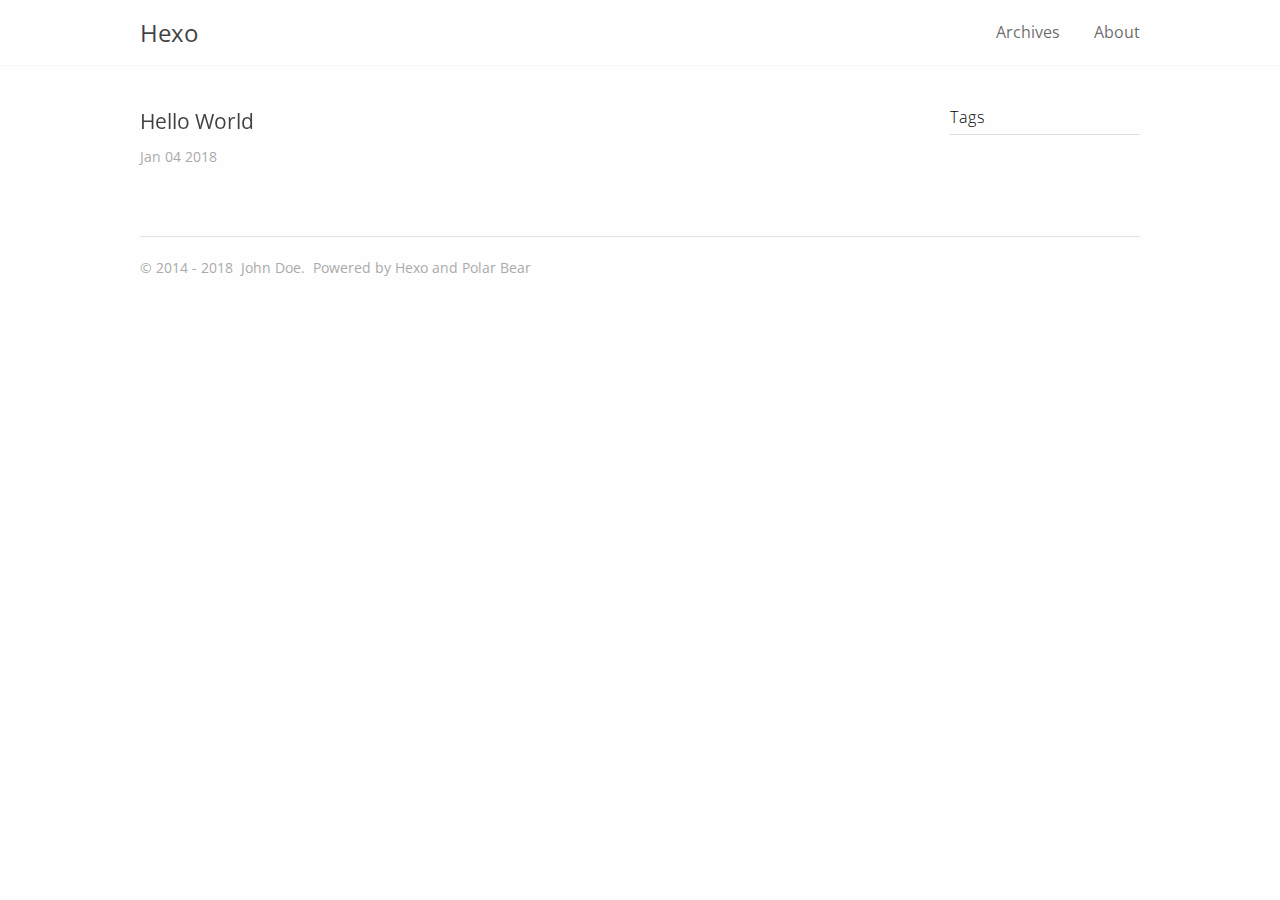
==== index.html @ 3b8b404c "Site updated: 2018-01-04 21:36:55" ====
<!DOCTYPE html>
<html lang="">
  <head>
    
<meta charset="UTF-8"/>
<meta http-equiv="X-UA-Compatible" content="IE=edge" />
<meta name="viewport" content="width=device-width,user-scalable=no,initial-scale=1,minimum-scale=1,maximum-scale=1">


<meta http-equiv="Cache-Control" content="no-transform" />
<meta http-equiv="Cache-Control" content="no-siteapp" />










  <link rel="alternate" href="/default" title="Hexo">




  <link rel="shortcut icon" type="image/x-icon" href="/favicon.ico?v=1.1" />



<link rel="canonical" href="http://yoursite.com/"/>


<meta property="og:type" content="website">
<meta property="og:title" content="Hexo">
<meta property="og:url" content="http://yoursite.com/index.html">
<meta property="og:site_name" content="Hexo">
<meta name="twitter:card" content="summary">
<meta name="twitter:title" content="Hexo">


<link rel="stylesheet" type="text/css" href="/css/style.css?v=1.1" />
<link href='https://fonts.googleapis.com/css?family=Open+Sans' rel='stylesheet'>





<script type="text/javascript">
  var themeConfig = {
    fancybox: {
      enable: false
    },
  };
</script>




  



    <title> Hexo - </title>
  </head>

  <body>
    <div id="page">
      <header id="masthead"><div class="site-header-inner">
    <h1 class="site-title">
        <a href="/." class="logo">Hexo</a>
    </h1>

    <nav id="nav-top">
        
            <ul id="menu-top" class="nav-top-items">
                
                    <li class="menu-item">
                        <a href="/archives">
                            
                            
                                Archives
                            
                        </a>
                    </li>
                
                    <li class="menu-item">
                        <a href="/about">
                            
                            
                                About
                            
                        </a>
                    </li>
                
            </ul>
        
  </nav>
</div>

      </header>
      <div id="content">
        
    <div id="primary" class="home">
        
            
  <article class="post">
    <header class="post-header">
      <h1 class="post-title">
        
          <a class="post-link" href="/2018/01/04/hello-world/">Hello World</a>
        
      </h1>

      <time class="post-time">
          Jan 04 2018
      </time>
    </header>



    
        <div class="post-excerpt">
            
            

            
          

    
  </article>

        
        
  <nav class="pagination">
    
    
  </nav>

    </div>
    <div id="secondary">
    

    

    
    <section id="tags" class="widget-area widget_tags">
        <h3 class="widget-title">Tags</h3>
        
    </section>


</div>


      </div>

      <footer id="colophon"><span class="copyright-year">
    
        &copy;
    
        2014 -
    
    2018
    <span class="footer-author">John Doe.</span>
    <span class="power-by">
        Powered by <a class="hexo-link" href="https://hexo.io/">Hexo</a> and <a class="theme-link" href="https://github.com/frostfan/hexo-theme-polarbear">Polar Bear</a>
    </span>
</span>

      </footer>

      <div class="back-to-top" id="back-to-top">
        <i class="iconfont icon-up"></i>
      </div>
    </div>
    


    




  
    <script type="text/javascript" src="/lib/jquery/jquery-3.1.1.min.js"></script>
  

  

    <script type="text/javascript" src="/js/src/theme.js?v=1.1"></script>
<script type="text/javascript" src="/js/src/bootstrap.js?v=1.1"></script>

  </body>
</html>
---- css/style.css ----
/*! normalize.css v3.0.2 | MIT License | git.io/normalize */
/**
 * 1. Set default font family to sans-serif.
 * 2. Prevent iOS text size adjust after orientation change, without disabling
 *    user zoom.
 */
html {
  font-family: sans-serif;
  /* 1 */
  -ms-text-size-adjust: 100%;
  /* 2 */
  -webkit-text-size-adjust: 100%;
  /* 2 */ }

/**
 * Remove default margin.
 */
body {
  margin: 0; }

/* HTML5 display definitions
   ========================================================================== */
/**
 * Correct `block` display not defined for any HTML5 element in IE 8/9.
 * Correct `block` display not defined for `details` or `summary` in IE 10/11
 * and Firefox.
 * Correct `block` display not defined for `main` in IE 11.
 */
article,
aside,
details,
figcaption,
figure,
footer,
header,
hgroup,
main,
menu,
nav,
section,
summary {
  display: block; }

/**
 * 1. Correct `inline-block` display not defined in IE 8/9.
 * 2. Normalize vertical alignment of `progress` in Chrome, Firefox, and Opera.
 */
audio,
canvas,
progress,
video {
  display: inline-block;
  /* 1 */
  vertical-align: baseline;
  /* 2 */ }

/**
 * Prevent modern browsers from displaying `audio` without controls.
 * Remove excess height in iOS 5 devices.
 */
audio:not([controls]) {
  display: none;
  height: 0; }

/**
 * Address `[hidden]` styling not present in IE 8/9/10.
 * Hide the `template` element in IE 8/9/11, Safari, and Firefox < 22.
 */
[hidden],
template {
  display: none; }

/* Links
   ========================================================================== */
/**
 * Remove the gray background color from active links in IE 10.
 */
a {
  background-color: transparent; }

/**
 * Improve readability when focused and also mouse hovered in all browsers.
 */
a:active,
a:hover {
  outline: 0; }

/* Text-level semantics
   ========================================================================== */
/**
 * Address styling not present in IE 8/9/10/11, Safari, and Chrome.
 */
abbr[title] {
  border-bottom: 1px dotted; }

/**
 * Address style set to `bolder` in Firefox 4+, Safari, and Chrome.
 */
b,
strong {
  font-weight: bold; }

/**
 * Address styling not present in Safari and Chrome.
 */
dfn {
  font-style: italic; }

/**
 * Address variable `h1`&'p' font-size and margin within `section` and `article`
 * contexts in Firefox 4+, Safari, and Chrome.
 */
h1 {
  font-size: 2em;
  margin: 0.67em 0; }

/**
 * Address styling not present in IE 8/9.
 */
mark {
  background: #ff0;
  color: #000; }

/**
 * Address inconsistent and variable font size in all browsers.
 */
small {
  font-size: 80%; }

/**
 * Prevent `sub` and `sup` affecting `line-height` in all browsers.
 */
sub,
sup {
  font-size: 75%;
  line-height: 0;
  position: relative;
  vertical-align: baseline; }

sup {
  top: -0.5em; }

sub {
  bottom: -0.25em; }

/* Embedded content
   ========================================================================== */
/**
 * Remove border when inside `a` element in IE 8/9/10.
 */
img {
  border: 0; }

/**
 * Correct overflow not hidden in IE 9/10/11.
 */
svg:not(:root) {
  overflow: hidden; }

/* Grouping content
   ========================================================================== */
/**
 * Address margin not present in IE 8/9 and Safari.
 */
figure {
  margin: 1em 40px; }

/**
 * Address differences between Firefox and other browsers.
 */
hr {
  margin-top: 52px;
  margin-bottom: 42px;
  display: block;
  border: 0;
  text-align: center; }

/**
 * Contain overflow in all browsers.
 */
pre {
  overflow: auto; }

/**
 * Address odd `em`-unit font size rendering in all browsers.
 */
code,
kbd,
pre,
samp {
  font-family: monospace, monospace;
  font-size: 1em; }

/* Forms
   ========================================================================== */
/**
 * Known limitation: by default, Chrome and Safari on OS X allow very limited
 * styling of `select`, unless a `border` property is set.
 */
/**
 * 1. Correct color not being inherited.
 *    Known issue: affects color of disabled elements.
 * 2. Correct font properties not being inherited.
 * 3. Address margins set differently in Firefox 4+, Safari, and Chrome.
 */
button,
input,
optgroup,
select,
textarea {
  color: inherit;
  /* 1 */
  font: inherit;
  /* 2 */
  margin: 0;
  /* 3 */ }

/**
 * Address `overflow` set to `hidden` in IE 8/9/10/11.
 */
button {
  overflow: visible; }

/**
 * Address inconsistent `text-transform` inheritance for `button` and `select`.
 * All other form control elements do not inherit `text-transform` values.
 * Correct `button` style inheritance in Firefox, IE 8/9/10/11, and Opera.
 * Correct `select` style inheritance in Firefox.
 */
button,
select {
  text-transform: none; }

/**
 * 1. Avoid the WebKit bug in Android 4.0.* where (2) destroys native `audio`
 *    and `video` controls.
 * 2. Correct inability to style clickable `input` types in iOS.
 * 3. Improve usability and consistency of cursor style between image-type
 *    `input` and others.
 */
button,
html input[type="button"],
input[type="reset"],
input[type="submit"] {
  -webkit-appearance: button;
  /* 2 */
  cursor: pointer;
  /* 3 */ }

/**
 * Re-set default cursor for disabled elements.
 */
button[disabled],
html input[disabled] {
  cursor: default; }

/**
 * Remove inner padding and border in Firefox 4+.
 */
button::-moz-focus-inner,
input::-moz-focus-inner {
  border: 0;
  padding: 0; }

/**
 * Address Firefox 4+ setting `line-height` on `input` using `!important` in
 * the UA stylesheet.
 */
input {
  line-height: normal; }

/**
 * It's recommended that you don't attempt to style these elements.
 * Firefox's implementation doesn't respect box-sizing, padding, or width.
 *
 * 1. Address box sizing set to `content-box` in IE 8/9/10.
 * 2. Remove excess padding in IE 8/9/10.
 */
input[type="checkbox"],
input[type="radio"] {
  box-sizing: border-box;
  /* 1 */
  padding: 0;
  /* 2 */ }

/**
 * Fix the cursor style for Chrome's increment/decrement buttons. For certain
 * `font-size` values of the `input`, it causes the cursor style of the
 * decrement button to change from `default` to `text`.
 */
input[type="number"]::-webkit-inner-spin-button,
input[type="number"]::-webkit-outer-spin-button {
  height: auto; }

/**
 * 1. Address `appearance` set to `searchfield` in Safari and Chrome.
 * 2. Address `box-sizing` set to `border-box` in Safari and Chrome
 *    (include `-moz` to future-proof).
 */
input[type="search"] {
  -webkit-appearance: textfield;
  /* 1 */
  -moz-box-sizing: content-box;
  -webkit-box-sizing: content-box;
  /* 2 */
  box-sizing: content-box; }

/**
 * Remove inner padding and search cancel button in Safari and Chrome on OS X.
 * Safari (but not Chrome) clips the cancel button when the search input has
 * padding (and `textfield` appearance).
 */
input[type="search"]::-webkit-search-cancel-button,
input[type="search"]::-webkit-search-decoration {
  -webkit-appearance: none; }

/**
 * Define consistent border, margin, and padding.
 */
fieldset {
  border: 1px solid #c0c0c0;
  margin: 0 2px;
  padding: 0.35em 0.625em 0.75em; }

/**
 * 1. Correct `color` not being inherited in IE 8/9/10/11.
 * 2. Remove padding so people aren't caught out if they zero out fieldsets.
 */
legend {
  border: 0;
  /* 1 */
  padding: 0;
  /* 2 */ }

/**
 * Remove default vertical scrollbar in IE 8/9/10/11.
 */
textarea {
  overflow: auto; }

/**
 * Don't inherit the `font-weight` (applied by a rule above).
 * NOTE: the default cannot safely be changed in Chrome and Safari on OS X.
 */
optgroup {
  font-weight: bold; }

/* Tables
   ========================================================================== */
/**
 * Remove most spacing between table cells.
 */
table {
  border-collapse: collapse;
  border-spacing: 0; }

td,
th {
  padding: 0; }

sup {
  font-size: .6em;
  opacity: .6; }

p {
  text-align: justify; }

html {
  font-size: 16px;
  box-sizing: border-box; }

body {
  padding: 0;
  margin: 0;
  font-family: "Open Sans", "PingFang SC", "Hiragino Sans GB", "Microsoft Yahei", "Microsoft Jhenghei", sans-serif;
  font-weight: 400;
  -webkit-font-smoothing: antialiased;
  -moz-osx-font-smoothing: grayscale;
  line-height: 1.5;
  color: rgba(0, 0, 0, 0.75);
  background: #fefefe;
  scroll-behavior: smooth;
  vertical-align: baseline; }

img {
  max-width: 100%;
  height: auto;
  display: inline-block;
  vertical-align: middle; }

a {
  color: rgba(0, 0, 0, 0.75);
  text-decoration: none; }

h1 {
  font-size: 1.5rem;
  font-family: "Open Sans", "PingFang SC", "Hiragino Sans GB", "Microsoft Yahei", "Microsoft Jhenghei", sans-serif; }

h2 {
  font-size: 1.4rem;
  font-family: "Open Sans", "PingFang SC", "Hiragino Sans GB", "Microsoft Yahei", "Microsoft Jhenghei", sans-serif; }

h3 {
  font-size: 1.3rem;
  font-family: "Open Sans", "PingFang SC", "Hiragino Sans GB", "Microsoft Yahei", "Microsoft Jhenghei", sans-serif; }

h4 {
  font-size: 1.2rem;
  font-family: "Open Sans", "PingFang SC", "Hiragino Sans GB", "Microsoft Yahei", "Microsoft Jhenghei", sans-serif; }

h5 {
  font-size: 1.1rem;
  font-family: "Open Sans", "PingFang SC", "Hiragino Sans GB", "Microsoft Yahei", "Microsoft Jhenghei", sans-serif; }

h6 {
  font-size: 1rem;
  font-family: "Open Sans", "PingFang SC", "Hiragino Sans GB", "Microsoft Yahei", "Microsoft Jhenghei", sans-serif; }

.content-wrapper {
  padding: 0 20px; }

.video-container {
  position: relative;
  padding-bottom: 56.25%;
  /* 16:9 */
  padding-top: 25px;
  height: 0; }

.video-container iframe {
  position: absolute;
  top: 0;
  left: 0;
  width: 100%;
  height: 100%; }

.btn {
  display: inline-block;
  padding: 5px 10px;
  font-size: 14px;
  margin-top: 1em;
  color: rgba(0, 0, 0, 0.75);
  background: #fff;
  border: 1px solid rgba(0, 0, 0, 0.75);
  text-decoration: none; }

#content {
  margin: 0 auto;
  width: 90%;
  max-width: 1000px; }

#primary.home {
  width: 73%;
  float: left; }

#primary {
  max-width: 850px;
  margin: 0 auto; }

@media only screen and (max-width: 750px) {
  .site-header-inner, .content {
    width: 90%; }
  #secondary {
    display: none; }
  #primary.home {
    width: 100%; } }

.header {
  padding: 20px 20px; }
  .header:before, .header:after {
    content: " ";
    display: table; }
  .header:after {
    clear: both; }

@media only screen and (max-width: 750px) {
  .header {
    padding: 20px 0 0;
    text-align: center; } }

#masthead {
  z-index: 9;
  top: 0;
  right: 0;
  left: 0;
  box-shadow: 0 0 1px rgba(0, 0, 0, 0.15); }

.site-header-inner {
  height: 65px;
  line-height: 65px;
  max-width: 1000px;
  margin: 0 auto;
  width: 90%; }

.site-title {
  text-align: left;
  display: inline-block;
  margin: 0 auto;
  font-weight: 400;
  font-size: 24px;
  color: rgba(0, 0, 0, 0.7); }

#nav-top {
  float: right; }
  #nav-top .nav-top-items {
    list-style: none;
    padding-left: 0px;
    margin: 0 auto; }
    #nav-top .nav-top-items .menu-item {
      font-size: 16px;
      margin-left: 30px;
      display: inline-block; }
      #nav-top .nav-top-items .menu-item a {
        color: rgba(0, 0, 0, 0.6); }

.posts {
  margin-bottom: 20px;
  border-bottom: 1px solid #eee; }

.post {
  padding: 40px 0; }
  .post + .post {
    border-top: 1px solid #eee; }
  .post .post-excerpt img {
    padding-top: .5em; }
  .post .post-header .post-title {
    margin: 0 0 10px;
    line-height: 1.4;
    font-size: 1.3em;
    font-weight: 400;
    font-family: "Open Sans", "PingFang SC", "Hiragino Sans GB", "Microsoft Yahei", "Microsoft Jhenghei", sans-serif; }
  .post .post-header .post-link {
    display: inline-block;
    vertical-align: middle;
    transform: translateZ(0);
    backface-visibility: hidden;
    box-shadow: 0 0 1px transparent;
    position: relative;
    overflow: hidden; }
    .post .post-header .post-link.active:before, .post .post-header .post-link:active:before, .post .post-header .post-link:focus:before, .post .post-header .post-link:hover:before {
      right: 0;
      left: 0; }
  .post .post-time {
    color: #aaa;
    display: block;
    font-size: 14px;
    margin-bottom: 10px; }
  .post .post-excerpt p {
    margin: 0 0 16px; }
  .post .post-content {
    margin-bottom: 40px; }
    .post .post-content h1 {
      font-size: 1.3em;
      font-weight: 400;
      font-family: "Open Sans", "PingFang SC", "Hiragino Sans GB", "Microsoft Yahei", "Microsoft Jhenghei", sans-serif;
      margin-top: 1.2em; }
    .post .post-content h2 {
      font-size: 1.3em;
      font-weight: 400;
      font-family: "Open Sans", "PingFang SC", "Hiragino Sans GB", "Microsoft Yahei", "Microsoft Jhenghei", sans-serif;
      margin-top: 1.2em; }
    .post .post-content h3 {
      font-size: 1.3em;
      font-weight: 400;
      font-family: "Open Sans", "PingFang SC", "Hiragino Sans GB", "Microsoft Yahei", "Microsoft Jhenghei", sans-serif;
      margin-top: 1.2em; }
    .post .post-content h4 {
      font-size: 1.3em;
      font-weight: 400;
      font-family: "Open Sans", "PingFang SC", "Hiragino Sans GB", "Microsoft Yahei", "Microsoft Jhenghei", sans-serif;
      margin-top: 1.2em; }
    .post .post-content h5 {
      font-size: 1.3em;
      font-weight: 400;
      font-family: "Open Sans", "PingFang SC", "Hiragino Sans GB", "Microsoft Yahei", "Microsoft Jhenghei", sans-serif;
      margin-top: 1.2em; }
    .post .post-content h6 {
      font-size: 1.3em;
      font-weight: 400;
      font-family: "Open Sans", "PingFang SC", "Hiragino Sans GB", "Microsoft Yahei", "Microsoft Jhenghei", sans-serif;
      margin-top: 1.2em; }
    .post .post-content .headerlink:hover {
      border-bottom: 0; }
    .post .post-content .headerlink::before {
      margin-right: 5px;
      font-size: 1.1em;
      color: #4D89FB; }
    .post .post-content a {
      color: #4D89FB;
      word-break: break-all; }
      .post .post-content a:hover {
        border-bottom: 1px solid #4D89FB; }
      .post .post-content a.fancybox {
        border: 0; }
    .post .post-content blockquote {
      margin: 2em 0;
      padding-left: 10px;
      position: relative;
      color: rgba(0, 0, 0, 0.6);
      background-color: #fff;
      border-left: 2px solid #aaa; }
      .post .post-content blockquote p {
        margin: 0; }
    .post .post-content img {
      display: inline-block;
      max-width: 100%; }
    .post .post-content > table {
      max-width: 100%;
      margin: 10px 0;
      border-spacing: 0; }
      .post .post-content > table th, .post .post-content > table td {
        padding: 5px 15px;
        border: 1px double #f0f0f0;
        text-align: left; }
    .post .post-content code, .post .post-content pre {
      padding: 7px;
      font-size: 13px;
      font-family: "Open Sans", "PingFang SC", "Hiragino Sans GB", "Microsoft Yahei", "Microsoft Jhenghei", sans-serif;
      background: #F8F8F8; }
    .post .post-content code {
      padding: 3px 5px;
      color: #000; }
    .post .post-content .highlight {
      margin: 1em 0;
      overflow-x: auto;
      box-shadow: 1px 1px 2px rgba(0, 0, 0, 0.125); }
      .post .post-content .highlight table {
        position: relative; }
        .post .post-content .highlight table::after {
          position: absolute;
          top: 0;
          right: 0;
          left: 0;
          padding: 2px 7px;
          font-size: 13px;
          font-weight: bold;
          color: #cacaca;
          background: #f0f0f0;
          content: 'Code'; }
      .post .post-content .highlight.html > ::after {
        content: "HTML"; }
      .post .post-content .highlight.js > ::after {
        content: "JavaScript"; }
      .post .post-content .highlight.bash > ::after {
        content: "Bash"; }
      .post .post-content .highlight.css > ::after {
        content: "CSS"; }
      .post .post-content .highlight.scss > ::after {
        content: "Scss"; }
      .post .post-content .highlight.java > ::after {
        content: "Java"; }
      .post .post-content .highlight.xml > ::after {
        content: "XML"; }
      .post .post-content .highlight.python > ::after {
        content: "Python"; }
      .post .post-content .highlight.json > ::after {
        content: "JSON"; }
      .post .post-content .highlight.swift > ::after {
        content: "Swift"; }
      .post .post-content .highlight.ruby > ::after {
        content: "Ruby"; }
      .post .post-content .highlight.php > ::after {
        content: "PHP"; }
      .post .post-content .highlight.c > ::after {
        content: "C"; }
      .post .post-content .highlight.cpp > ::after {
        content: "C++"; }
      .post .post-content .highlight.scheme > ::after {
        content: "Scheme"; }
      .post .post-content .highlight.objectivec > ::after {
        content: "Objective-C"; }
      .post .post-content .highlight.yml > ::after {
        content: "YAML"; }
      .post .post-content .highlight.stylus > ::after {
        content: "Stylus"; }
      .post .post-content .highlight .code pre {
        margin: 0;
        padding: 30px 10px 10px; }
      .post .post-content .highlight .gutter {
        width: 10px;
        color: #cacaca; }
        .post .post-content .highlight .gutter pre {
          margin: 0;
          padding: 30px 7px 10px; }
      .post .post-content .highlight .line {
        height: 20px; }
      .post .post-content .highlight table, .post .post-content .highlight tr, .post .post-content .highlight td {
        margin: 0;
        padding: 0;
        width: 100%;
        border-collapse: collapse; }
      .post .post-content .highlight .code .comment,
      .post .post-content .highlight .code .quote {
        color: #93a1a1; }
      .post .post-content .highlight .code .keyword,
      .post .post-content .highlight .code .selector-tag,
      .post .post-content .highlight .code .addition {
        color: #859900; }
      .post .post-content .highlight .code .number,
      .post .post-content .highlight .code .string,
      .post .post-content .highlight .code .meta .meta-string,
      .post .post-content .highlight .code .literal,
      .post .post-content .highlight .code .doctag,
      .post .post-content .highlight .code .regexp {
        color: #2aa198; }
      .post .post-content .highlight .code .attribute,
      .post .post-content .highlight .code .attr,
      .post .post-content .highlight .code .variable,
      .post .post-content .highlight .code .template-variable,
      .post .post-content .highlight .code .class .title,
      .post .post-content .highlight .code .type {
        color: #b58900; }
      .post .post-content .highlight .code .symbol,
      .post .post-content .highlight .code .bullet,
      .post .post-content .highlight .code .subst,
      .post .post-content .highlight .code .meta,
      .post .post-content .highlight .code .meta .keyword,
      .post .post-content .highlight .code .selector-attr,
      .post .post-content .highlight .code .selector-pseudo,
      .post .post-content .highlight .code .link {
        color: #cb4b16; }
      .post .post-content .highlight .code .built_in,
      .post .post-content .highlight .code .deletion {
        color: #dc322f; }
    .post .post-content .read-more .read-more-link {
      color: #4D89FB;
      font-size: 1.1em;
      font-family: "Open Sans", "PingFang SC", "Hiragino Sans GB", "Microsoft Yahei", "Microsoft Jhenghei", sans-serif; }
      .post .post-content .read-more .read-more-link:hover {
        border-bottom: 1px solid #4D89FB; }
  .post .post-footer {
    margin-top: 20px;
    border-top: 1px solid #eee;
    font-family: "Open Sans", "PingFang SC", "Hiragino Sans GB", "Microsoft Yahei", "Microsoft Jhenghei", sans-serif; }
    .post .post-footer .post-tags {
      padding: 15px 0; }
      .post .post-footer .post-tags a {
        margin-right: 5px;
        color: #4D89FB;
        word-break: break-all; }
        .post .post-footer .post-tags a::before {
          content: '#'; }
    .post .post-footer .post-nav {
      margin: 1em 0; }
      .post .post-footer .post-nav:before, .post .post-footer .post-nav:after {
        content: " ";
        display: table; }
      .post .post-footer .post-nav:after {
        clear: both; }
      .post .post-footer .post-nav .prev,
      .post .post-footer .post-nav .next {
        font-weight: 400;
        font-size: 16px;
        color: rgba(0, 0, 0, 0.75);
        font-family: "Open Sans", "PingFang SC", "Hiragino Sans GB", "Microsoft Yahei", "Microsoft Jhenghei", sans-serif;
        transition-property: transform;
        transition-timing-function: ease-out;
        transition-duration: 0.3s; }
      .post .post-footer .post-nav .prev {
        float: left; }
        .post .post-footer .post-nav .prev:hover {
          color: #4D89FB;
          transform: translateX(-4px); }
      .post .post-footer .post-nav .next {
        float: right; }
        .post .post-footer .post-nav .next:hover {
          color: #4D89FB;
          transform: translateX(4px); }
      .post .post-footer .post-nav .nav-mobile {
        display: none; }
  @media only screen and (max-width: 750px) {
    .post .post-footer .post-nav .nav-default {
      display: none; }
    .post .post-footer .post-nav .nav-mobile {
      display: inline; } }

.pagination {
  padding-bottom: 1.2em; }
  .pagination:before, .pagination:after {
    content: " ";
    display: table; }
  .pagination:after {
    clear: both; }
  .pagination .prev,
  .pagination .next {
    font-weight: 400;
    font-size: 16px;
    font-family: "Open Sans", "PingFang SC", "Hiragino Sans GB", "Microsoft Yahei", "Microsoft Jhenghei", sans-serif;
    transition-property: transform;
    transition-timing-function: ease-out;
    transition-duration: 0.3s; }
  .pagination .prev {
    float: left; }
    .pagination .prev:hover {
      color: #4D89FB;
      transform: translateX(-4px); }
  .pagination .next {
    float: right; }
    .pagination .next:hover {
      color: #4D89FB;
      transform: translateX(4px); }

#secondary {
  width: 19%;
  float: right;
  padding-top: 40px;
  color: rgba(0, 0, 0, 0.6); }
  #secondary ol, #secondary ul {
    list-style: none; }

.widget-area {
  font-size: 14px; }
  .widget-area ul {
    padding-left: 0; }
  .widget-area h3 {
    margin-top: 0;
    color: #000; }
  .widget-area .widget-title {
    font-size: 16px;
    letter-spacing: 1px;
    padding-bottom: 5px;
    font-weight: 300;
    border-bottom: 1px solid #ddd; }
  .widget-area .category-list-item {
    line-height: 1.9; }
    .widget-area .category-list-item .category-list-link {
      color: rgba(0, 0, 0, 0.6); }
    .widget-area .category-list-item .category-list-count {
      padding-left: 5px;
      color: #999;
      font-size: 0.85em; }
    .widget-area .category-list-item .category-list-count:before {
      content: "("; }
    .widget-area .category-list-item .category-list-count:after {
      content: ")"; }

.widget-area + .widget-area {
  margin-top: 30px; }

.widget_tags .tag-list-item {
  padding: 0 10px 7px 0;
  font-size: 14px;
  text-transform: uppercase;
  border: 1px solid #ff;
  display: inline-block;
  background: #fff; }
  .widget_tags .tag-list-item .tag-list-link {
    color: rgba(0, 0, 0, 0.6); }

.widget_tags .tag-list-count {
  vertical-align: super;
  font-size: .6em;
  opacity: .6;
  top: -0.5em; }

.footer {
  margin-top: 2em; }

#colophon {
  width: 90%;
  margin: 30px auto 0;
  padding: 20px 0;
  border-top: 1px solid #e1e1e1;
  color: #aaa;
  font-size: 14px;
  max-width: 1000px;
  display: block;
  overflow: hidden; }
  #colophon a {
    color: #aaa; }
  #colophon .footer-author {
    margin: 0 4px; }

.archive {
  margin: 2em 0px;
  line-height: 1.6; }
  .archive .archive-post + .collection-title {
    margin-top: 30px; }
  .archive .archive-title {
    font-family: "Open Sans", "PingFang SC", "Hiragino Sans GB", "Microsoft Yahei", "Microsoft Jhenghei", sans-serif; }
    .archive .archive-title.tag, .archive .archive-title.category {
      margin: 15px 0; }
    .archive .archive-title .archive-name {
      margin: 0;
      display: inline-block;
      font-weight: 400;
      font-size: 29px;
      line-height: 31px; }
  .archive .collection-title {
    font-family: "Open Sans", "PingFang SC", "Hiragino Sans GB", "Microsoft Yahei", "Microsoft Jhenghei", sans-serif;
    font-size: 29px; }
    .archive .collection-title .archive-year {
      margin: 18px 0;
      font-weight: 400;
      font-size: 29px;
      line-height: 34px; }
  .archive .archive-post {
    margin: 15px 0; }
    .archive .archive-post .archive-post-time {
      float: left;
      overflow: hidden;
      color: #aaa;
      font-size: 14px;
      line-height: 25px;
      display: block; }
    .archive .archive-post .archive-post-title {
      margin-left: 85px;
      display: block; }
      .archive .archive-post .archive-post-title .archive-post-link {
        color: #333333; }
    .archive .archive-post::first-child {
      margin-top: 20px; }
    .archive .archive-post:hover {
      transition: 0.2s ease-out;
      transform: translateX(4px); }
      .archive .archive-post:hover .archive-post-time {
        color: #4D89FB; }
      .archive .archive-post:hover .archive-post-title .archive-post-link {
        color: #4D89FB; }

.tag-cloud {
  margin: 2em 0 3em;
  text-align: center;
  font-family: "Open Sans", "PingFang SC", "Hiragino Sans GB", "Microsoft Yahei", "Microsoft Jhenghei", sans-serif; }
  .tag-cloud .tag-cloud-title {
    display: inline-block;
    font-size: 18px;
    color: #4D89FB;
    border-bottom: 2px solid #4D89FB; }
  .tag-cloud .tag-cloud-tags {
    margin: 10px 0; }
    .tag-cloud .tag-cloud-tags a {
      display: inline-block;
      position: relative;
      margin: 5px 10px;
      word-wrap: break-word;
      transition-duration: 0.2s;
      transition-property: transform;
      transition-timing-function: ease-out; }
      .tag-cloud .tag-cloud-tags a:active, .tag-cloud .tag-cloud-tags a:focus, .tag-cloud .tag-cloud-tags a:hover {
        color: #4D89FB;
        transform: scale(1.1); }

.categories {
  margin: 2em 0 3em;
  text-align: center;
  font-family: "Open Sans", "PingFang SC", "Hiragino Sans GB", "Microsoft Yahei", "Microsoft Jhenghei", sans-serif; }
  .categories .categories-title {
    display: inline-block;
    font-size: 18px;
    color: #4D89FB;
    border-bottom: 2px solid #4D89FB; }
  .categories .categories-tags {
    margin: 10px 0; }
    .categories .categories-tags .category-link {
      display: inline-block;
      position: relative;
      margin: 5px 10px;
      word-wrap: break-word;
      transition-duration: 0.2s;
      transition-property: transform;
      transition-timing-function: ease-out; }
      .categories .categories-tags .category-link .category-count {
        display: inline-block;
        position: relative;
        top: -8px;
        right: -2px;
        color: #4D89FB;
        font-size: 12px; }
      .categories .categories-tags .category-link:active, .categories .categories-tags .category-link:focus, .categories .categories-tags .category-link:hover {
        color: #4D89FB;
        transform: scale(1.1); }

@font-face {
  font-family: 'iconfont';
  /* project id 96542 */
  src: url("//at.alicdn.com/t/font_8gx15cdpiaz41jor.eot");
  src: url("//at.alicdn.com/t/font_8gx15cdpiaz41jor.eot?#iefix") format("embedded-opentype"), url("//at.alicdn.com/t/font_8gx15cdpiaz41jor.woff") format("woff"), url("//at.alicdn.com/t/font_8gx15cdpiaz41jor.ttf") format("truetype"), url("//at.alicdn.com/t/font_8gx15cdpiaz41jor.svg#iconfont") format("svg"); }

.iconfont {
  font-family: "iconfont" !important;
  font-style: normal;
  -webkit-font-smoothing: antialiased;
  -webkit-text-stroke-width: 0.2px;
  -moz-osx-font-smoothing: grayscale;
  cursor: pointer; }

.icon-linkedin:before {
  content: "\e60d";
  position: relative;
  top: -2px; }

.icon-twitter:before {
  content: "\e600"; }

.icon-weibo:before {
  content: "\e602"; }

.icon-stack-overflow:before {
  content: "\e603";
  font-size: .85em;
  position: relative;
  top: -4px; }

.icon-email:before {
  content: "\e605";
  position: relative;
  top: -2px; }

.icon-facebook:before {
  content: "\e601";
  font-size: .95em;
  position: relative;
  top: -2px; }

.icon-github:before {
  content: "\e606";
  position: relative;
  top: -3px; }

.icon-rss:before {
  content: "\e604"; }

.icon-google:before {
  content: "\e609"; }

.icon-zhihu:before {
  content: "\e607";
  font-size: .9em;
  position: relative;
  top: -2px; }

.icon-heart:before {
  content: "\e608"; }

.icon-right:before {
  content: "\e60a"; }

.icon-left:before {
  content: "\e60b"; }

.icon-up:before {
  content: "\e60c"; }

.icon-search:before {
  content: "\e60e"; }

.icon-close:before {
  content: "\e60f"; }

.back-to-top {
  display: none;
  position: fixed;
  right: 20px;
  bottom: 20px;
  transition-property: transform;
  transition-timing-function: ease-out;
  transition-duration: 0.3s;
  z-index: 10; }
  .back-to-top:hover {
    transform: translateY(-5px); }

@media only screen and (max-width: 750px) {
  .back-to-top {
    display: none !important; } }
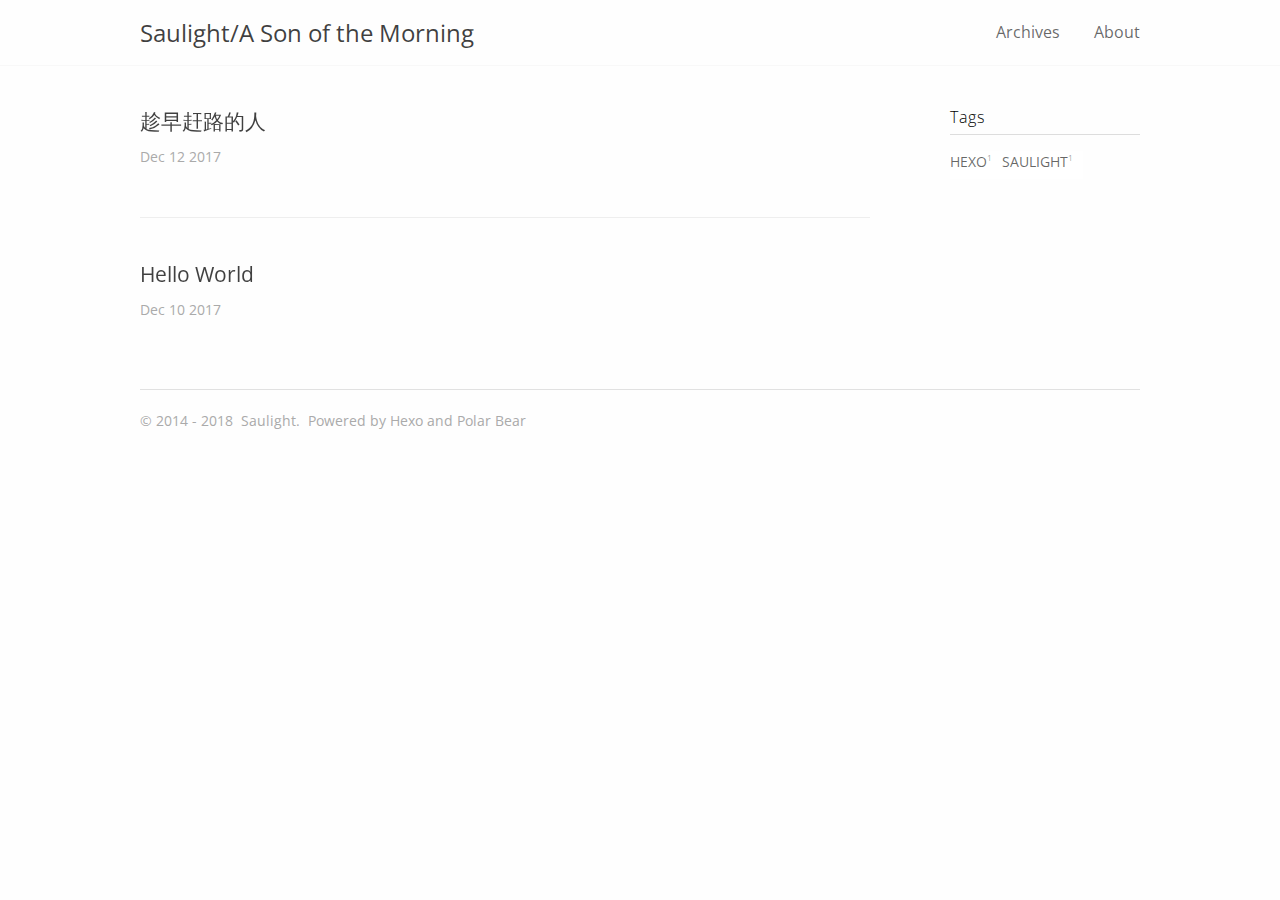
==== commit 8f58d4d2: "Site updated: 2018-01-04 21:58:47" ====
--- a/index.html
+++ b/index.html
@@ -19,7 +19,7 @@
 
 
 
-  <link rel="alternate" href="/default" title="Hexo">
+  <link rel="alternate" href="/default" title="Saulight/A Son of the Morning">
 
 
 
@@ -32,11 +32,11 @@
 
 
 <meta property="og:type" content="website">
-<meta property="og:title" content="Hexo">
+<meta property="og:title" content="Saulight&#x2F;A Son of the Morning">
 <meta property="og:url" content="http://yoursite.com/index.html">
-<meta property="og:site_name" content="Hexo">
+<meta property="og:site_name" content="Saulight&#x2F;A Son of the Morning">
 <meta name="twitter:card" content="summary">
-<meta name="twitter:title" content="Hexo">
+<meta name="twitter:title" content="Saulight&#x2F;A Son of the Morning">
 
 
 <link rel="stylesheet" type="text/css" href="/css/style.css?v=1.1" />
@@ -61,14 +61,14 @@
 
 
 
-    <title> Hexo - </title>
+    <title> Saulight/A Son of the Morning - </title>
   </head>
 
   <body>
     <div id="page">
       <header id="masthead"><div class="site-header-inner">
     <h1 class="site-title">
-        <a href="/." class="logo">Hexo</a>
+        <a href="/." class="logo">Saulight/A Son of the Morning</a>
     </h1>
 
     <nav id="nav-top">
@@ -108,12 +108,12 @@
     <header class="post-header">
       <h1 class="post-title">
         
-          <a class="post-link" href="/2018/01/04/hello-world/">Hello World</a>
+          <a class="post-link" href="/2017/12/12/趁早赶路的人/">趁早赶路的人</a>
         
       </h1>
 
       <time class="post-time">
-          Jan 04 2018
+          Dec 12 2017
       </time>
     </header>
 
@@ -131,6 +131,34 @@
   </article>
 
         
+            
+  <article class="post">
+    <header class="post-header">
+      <h1 class="post-title">
+        
+          <a class="post-link" href="/2017/12/10/hello-world/">Hello World</a>
+        
+      </h1>
+
+      <time class="post-time">
+          Dec 10 2017
+      </time>
+    </header>
+
+
+
+    
+        <div class="post-excerpt">
+            
+            
+
+            
+          
+
+    
+  </article>
+
+        
         
   <nav class="pagination">
     
@@ -146,7 +174,7 @@
     
     <section id="tags" class="widget-area widget_tags">
         <h3 class="widget-title">Tags</h3>
-        
+        <ul class="tag-list"><li class="tag-list-item"><a class="tag-list-link" href="/tags/hexo/">hexo</a><span class="tag-list-count">1</span></li><li class="tag-list-item"><a class="tag-list-link" href="/tags/saulight/">saulight</a><span class="tag-list-count">1</span></li></ul>
     </section>
 
 
@@ -162,7 +190,7 @@
         2014 -
     
     2018
-    <span class="footer-author">John Doe.</span>
+    <span class="footer-author">Saulight.</span>
     <span class="power-by">
         Powered by <a class="hexo-link" href="https://hexo.io/">Hexo</a> and <a class="theme-link" href="https://github.com/frostfan/hexo-theme-polarbear">Polar Bear</a>
     </span>
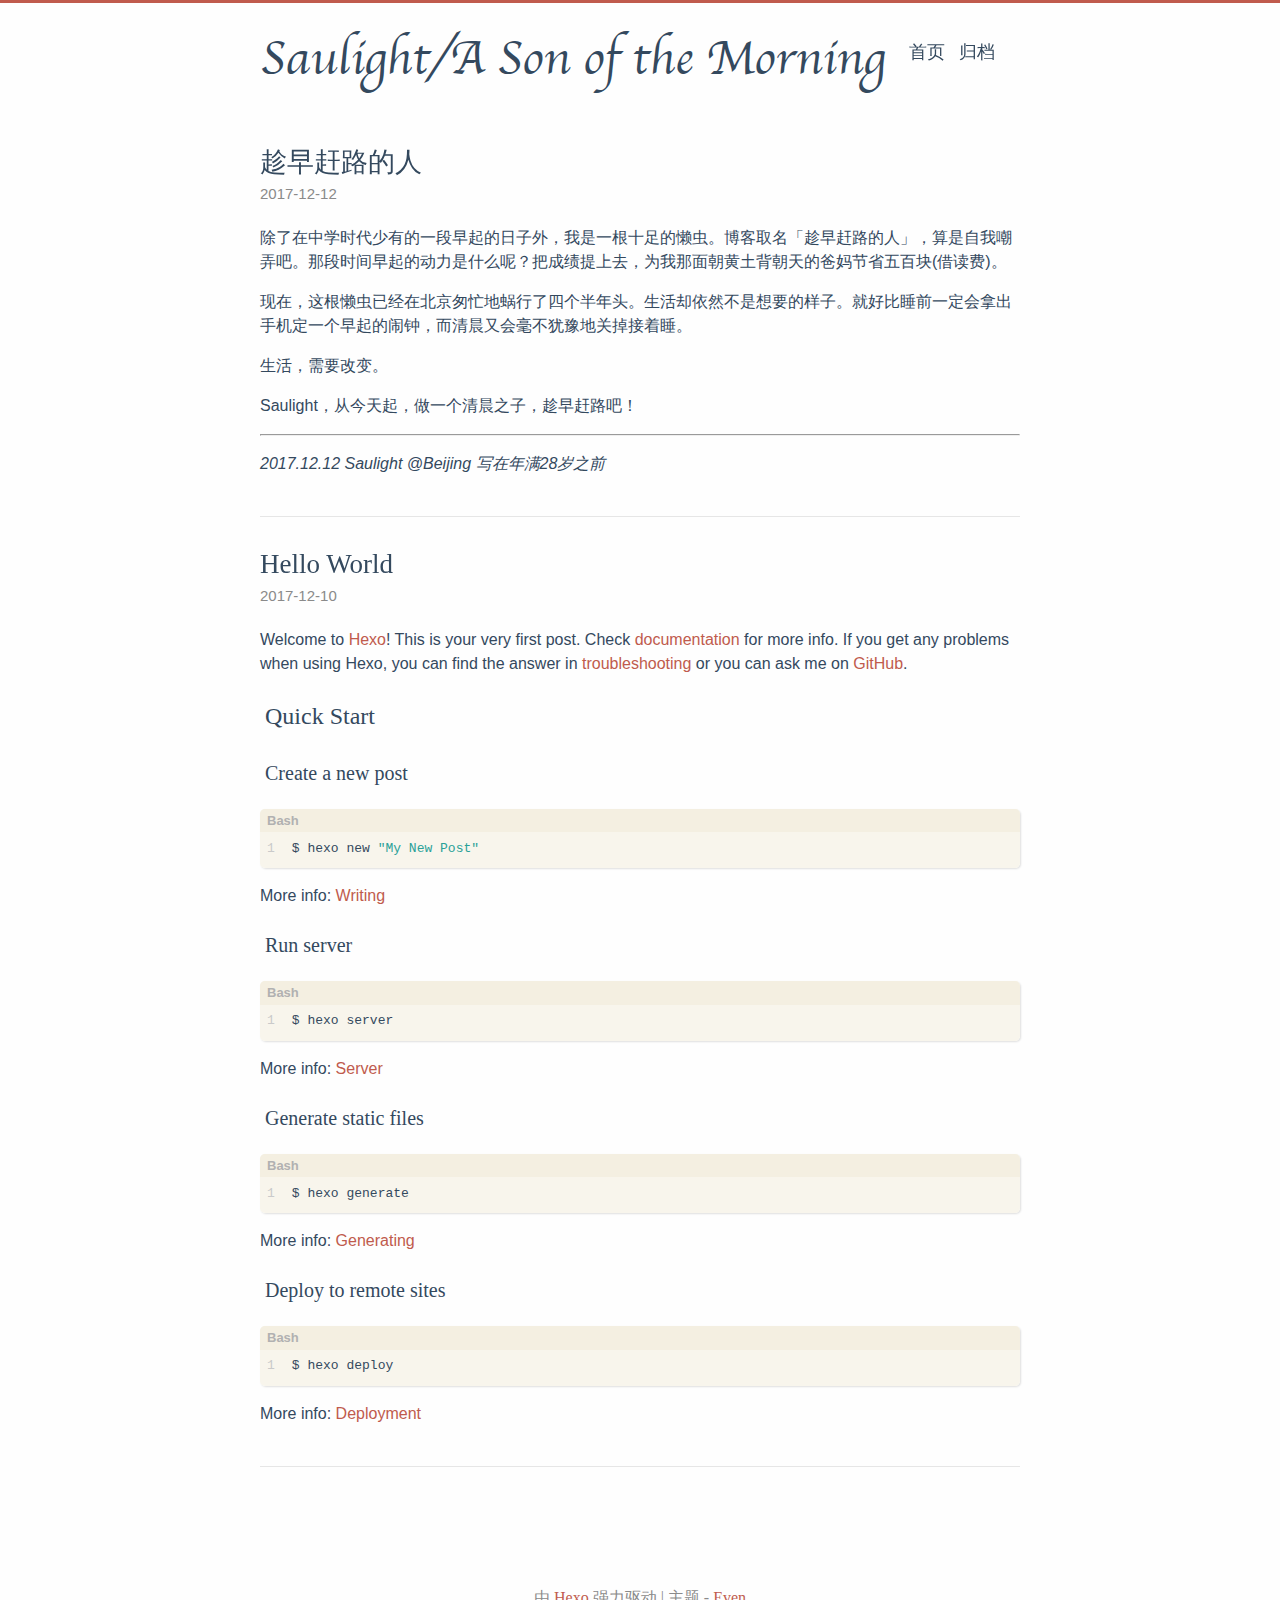
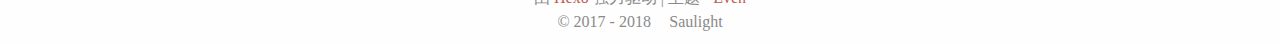
==== commit f8acefc2: "Site updated: 2018-01-05 00:07:03" ====
--- a/index.html
+++ b/index.html
@@ -4,12 +4,22 @@
     
 <meta charset="UTF-8"/>
 <meta http-equiv="X-UA-Compatible" content="IE=edge" />
-<meta name="viewport" content="width=device-width,user-scalable=no,initial-scale=1,minimum-scale=1,maximum-scale=1">
+<meta name="viewport" content="width=device-width, initial-scale=1, maximum-scale=1"/>
 
 
 <meta http-equiv="Cache-Control" content="no-transform" />
 <meta http-equiv="Cache-Control" content="no-siteapp" />
 
+<meta name="theme-color" content="#f8f5ec" />
+<meta name="msapplication-navbutton-color" content="#f8f5ec">
+<meta name="apple-mobile-web-app-capable" content="yes">
+<meta name="apple-mobile-web-app-status-bar-style" content="#f8f5ec">
+
+
+
+
+
+
 
 
 
@@ -24,86 +34,125 @@
 
 
 
-  <link rel="shortcut icon" type="image/x-icon" href="/favicon.ico?v=1.1" />
-
-
-
-<link rel="canonical" href="http://yoursite.com/"/>
-
-
-<meta property="og:type" content="website">
-<meta property="og:title" content="Saulight&#x2F;A Son of the Morning">
-<meta property="og:url" content="http://yoursite.com/index.html">
-<meta property="og:site_name" content="Saulight&#x2F;A Son of the Morning">
-<meta name="twitter:card" content="summary">
-<meta name="twitter:title" content="Saulight&#x2F;A Son of the Morning">
-
-
-<link rel="stylesheet" type="text/css" href="/css/style.css?v=1.1" />
-<link href='https://fonts.googleapis.com/css?family=Open+Sans' rel='stylesheet'>
-
-
-
-
-
-<script type="text/javascript">
-  var themeConfig = {
-    fancybox: {
-      enable: false
-    },
-  };
+  <link rel="shortcut icon" type="image/x-icon" href="/favicon.ico?v=2.6.0" />
+
+
+
+<link rel="canonical" href="https://saulight.github.io/"/>
+
+
+<link rel="stylesheet" type="text/css" href="/css/style.css?v=2.6.0" />
+
+
+
+
+
+
+  
+
+
+
+  <script id="baidu_push">
+(function(){
+    var bp = document.createElement('script');
+    var curProtocol = window.location.protocol.split(':')[0];
+    if (curProtocol === 'https') {
+        bp.src = 'https://zz.bdstatic.com/linksubmit/push.js';
+    }
+    else {
+        bp.src = 'http://push.zhanzhang.baidu.com/push.js';
+    }
+    var s = document.getElementsByTagName("script")[0];
+    s.parentNode.insertBefore(bp, s);
+})();
 </script>
 
 
 
 
-  
-
-
-
-    <title> Saulight/A Son of the Morning - </title>
+
+
+
+
+
+    <title> Saulight/A Son of the Morning </title>
   </head>
 
-  <body>
-    <div id="page">
-      <header id="masthead"><div class="site-header-inner">
-    <h1 class="site-title">
-        <a href="/." class="logo">Saulight/A Son of the Morning</a>
-    </h1>
-
-    <nav id="nav-top">
-        
-            <ul id="menu-top" class="nav-top-items">
-                
-                    <li class="menu-item">
-                        <a href="/archives">
-                            
-                            
-                                Archives
-                            
-                        </a>
-                    </li>
-                
-                    <li class="menu-item">
-                        <a href="/about">
-                            
-                            
-                                About
-                            
-                        </a>
-                    </li>
-                
-            </ul>
-        
-  </nav>
+  <body><div id="mobile-navbar" class="mobile-navbar">
+  <div class="mobile-header-logo">
+    <a href="/." class="logo">Saulight/A Son of the Morning</a>
+  </div>
+  <div class="mobile-navbar-icon">
+    <span></span>
+    <span></span>
+    <span></span>
+  </div>
 </div>
 
+<nav id="mobile-menu" class="mobile-menu slideout-menu">
+  <ul class="mobile-menu-list">
+    
+      <a href="/">
+        <li class="mobile-menu-item">
+          
+          
+            首页
+          
+        </li>
+      </a>
+    
+      <a href="/archives/">
+        <li class="mobile-menu-item">
+          
+          
+            归档
+          
+        </li>
+      </a>
+    
+  </ul>
+</nav>
+
+    <div class="container" id="mobile-panel">
+      <header id="header" class="header"><div class="logo-wrapper">
+  <a href="/." class="logo">Saulight/A Son of the Morning</a>
+</div>
+
+<nav class="site-navbar">
+  
+    <ul id="menu" class="menu">
+      
+        <li class="menu-item">
+          <a class="menu-item-link" href="/">
+            
+            
+              首页
+            
+          </a>
+        </li>
+      
+        <li class="menu-item">
+          <a class="menu-item-link" href="/archives/">
+            
+            
+              归档
+            
+          </a>
+        </li>
+      
+    </ul>
+  
+</nav>
+
       </header>
-      <div id="content">
-        
-    <div id="primary" class="home">
-        
-            
+
+      <main id="main" class="main">
+        <div class="content-wrapper">
+          <div id="content" class="content">
+            
+  <section id="posts" class="posts">
+    
+      
   <article class="post">
     <header class="post-header">
       <h1 class="post-title">
@@ -112,26 +161,43 @@
         
       </h1>
 
-      <time class="post-time">
-          Dec 12 2017
-      </time>
+      <div class="post-meta">
+        <span class="post-time">
+          2017-12-12
+        </span>
+        
+        
+      </div>
     </header>
 
-
-
-    
-        <div class="post-excerpt">
-            
-            
-
-            
-          
-
-    
+    
+    
+
+    <div class="post-content">
+      
+        
+        
+
+        
+          <p>除了在中学时代少有的一段早起的日子外，我是一根十足的懒虫。博客取名「趁早赶路的人」，算是自我嘲弄吧。那段时间早起的动力是什么呢？把成绩提上去，为我那面朝黄土背朝天的爸妈节省五百块(借读费)。</p>
+<p>现在，这根懒虫已经在北京匆忙地蜗行了四个半年头。生活却依然不是想要的样子。就好比睡前一定会拿出手机定一个早起的闹钟，而清晨又会毫不犹豫地关掉接着睡。</p>
+<p>生活，需要改变。</p>
+<p>Saulight，从今天起，做一个清晨之子，趁早赶路吧！</p>
+<hr>
+<p><em>2017.12.12 Saulight @Beijing  写在年满28岁之前</em></p>
+
+        
+      
+    </div>
+
+    
+
+    
+
   </article>
 
-        
-            
+    
+      
   <article class="post">
     <header class="post-header">
       <h1 class="post-title">
@@ -140,61 +206,126 @@
         
       </h1>
 
-      <time class="post-time">
-          Dec 10 2017
-      </time>
+      <div class="post-meta">
+        <span class="post-time">
+          2017-12-10
+        </span>
+        
+        
+      </div>
     </header>
 
-
-
-    
-        <div class="post-excerpt">
-            
-            
-
-            
-          
-
-    
+    
+    
+
+    <div class="post-content">
+      
+        
+        
+
+        
+          <p>Welcome to <a href="https://hexo.io/" target="_blank" rel="noopener">Hexo</a>! This is your very first post. Check <a href="https://hexo.io/docs/" target="_blank" rel="noopener">documentation</a> for more info. If you get any problems when using Hexo, you can find the answer in <a href="https://hexo.io/docs/troubleshooting.html" target="_blank" rel="noopener">troubleshooting</a> or you can ask me on <a href="https://github.com/hexojs/hexo/issues" target="_blank" rel="noopener">GitHub</a>.</p>
+<h2 id="Quick-Start"><a href="#Quick-Start" class="headerlink" title="Quick Start"></a>Quick Start</h2><h3 id="Create-a-new-post"><a href="#Create-a-new-post" class="headerlink" title="Create a new post"></a>Create a new post</h3><figure class="highlight bash"><table><tr><td class="gutter"><pre><span class="line">1</span><br></pre></td><td class="code"><pre><span class="line">$ hexo new <span class="string">"My New Post"</span></span><br></pre></td></tr></table></figure>
+<p>More info: <a href="https://hexo.io/docs/writing.html" target="_blank" rel="noopener">Writing</a></p>
+<h3 id="Run-server"><a href="#Run-server" class="headerlink" title="Run server"></a>Run server</h3><figure class="highlight bash"><table><tr><td class="gutter"><pre><span class="line">1</span><br></pre></td><td class="code"><pre><span class="line">$ hexo server</span><br></pre></td></tr></table></figure>
+<p>More info: <a href="https://hexo.io/docs/server.html" target="_blank" rel="noopener">Server</a></p>
+<h3 id="Generate-static-files"><a href="#Generate-static-files" class="headerlink" title="Generate static files"></a>Generate static files</h3><figure class="highlight bash"><table><tr><td class="gutter"><pre><span class="line">1</span><br></pre></td><td class="code"><pre><span class="line">$ hexo generate</span><br></pre></td></tr></table></figure>
+<p>More info: <a href="https://hexo.io/docs/generating.html" target="_blank" rel="noopener">Generating</a></p>
+<h3 id="Deploy-to-remote-sites"><a href="#Deploy-to-remote-sites" class="headerlink" title="Deploy to remote sites"></a>Deploy to remote sites</h3><figure class="highlight bash"><table><tr><td class="gutter"><pre><span class="line">1</span><br></pre></td><td class="code"><pre><span class="line">$ hexo deploy</span><br></pre></td></tr></table></figure>
+<p>More info: <a href="https://hexo.io/docs/deployment.html" target="_blank" rel="noopener">Deployment</a></p>
+
+        
+      
+    </div>
+
+    
+
+    
+
   </article>
 
-        
-        
+    
+  </section>
+
+  
   <nav class="pagination">
     
     
   </nav>
 
-    </div>
-    <div id="secondary">
-    
-
-    
-
-    
-    <section id="tags" class="widget-area widget_tags">
-        <h3 class="widget-title">Tags</h3>
-        <ul class="tag-list"><li class="tag-list-item"><a class="tag-list-link" href="/tags/hexo/">hexo</a><span class="tag-list-count">1</span></li><li class="tag-list-item"><a class="tag-list-link" href="/tags/saulight/">saulight</a><span class="tag-list-count">1</span></li></ul>
-    </section>
-
-
+
+          </div>
+          
+
+        </div>
+      </main>
+
+      <footer id="footer" class="footer">
+
+  <div class="social-links">
+    
+      
+        
+          <a href="mailto:shaoliang0716@outlook.com" class="iconfont icon-email" title="email"></a>
+        
+      
+    
+      
+    
+      
+    
+      
+    
+      
+    
+      
+    
+      
+    
+      
+    
+      
+    
+      
+    
+      
+    
+      
+    
+      
+    
+    
+    
+      
+      <a href="/atom.xml" class="iconfont icon-rss" title="rss"></a>
+    
+  </div>
+
+
+<div class="copyright">
+  <span class="power-by">
+    由 <a class="hexo-link" href="https://hexo.io/">Hexo</a> 强力驱动
+  </span>
+  <span class="division">|</span>
+  <span class="theme-info">
+    主题 - 
+    <a class="theme-link" href="https://github.com/ahonn/hexo-theme-even">Even</a>
+  </span>
+
+  <span class="copyright-year">
+    
+    &copy; 
+     
+      2017 - 
+    
+    2018
+
+    <span class="heart">
+      <i class="iconfont icon-heart"></i>
+    </span>
+    <span class="author">Saulight</span>
+  </span>
 </div>
-
-
-      </div>
-
-      <footer id="colophon"><span class="copyright-year">
-    
-        &copy;
-    
-        2014 -
-    
-    2018
-    <span class="footer-author">Saulight.</span>
-    <span class="power-by">
-        Powered by <a class="hexo-link" href="https://hexo.io/">Hexo</a> and <a class="theme-link" href="https://github.com/frostfan/hexo-theme-polarbear">Polar Bear</a>
-    </span>
-</span>
 
       </footer>
 
@@ -202,6 +333,7 @@
         <i class="iconfont icon-up"></i>
       </div>
     </div>
+
     
 
 
@@ -215,9 +347,14 @@
   
 
   
-
-    <script type="text/javascript" src="/js/src/theme.js?v=1.1"></script>
-<script type="text/javascript" src="/js/src/bootstrap.js?v=1.1"></script>
+    <script type="text/javascript" src="/lib/slideout/slideout.js"></script>
+  
+
+  
+
+
+    <script type="text/javascript" src="/js/src/even.js?v=2.6.0"></script>
+<script type="text/javascript" src="/js/src/bootstrap.js?v=2.6.0"></script>
 
   </body>
 </html>
--- a/css/style.css
+++ b/css/style.css
@@ -1,3 +1,11 @@
+@charset "UTF-8";
+@font-face {
+  font-family: 'Chancery';
+  src: url("../fonts/chancery/apple-chancery-webfont.eot");
+  src: local("Apple Chancery"), url("../fonts/chancery/apple-chancery-webfont.eot?#iefix") format("embedded-opentype"), url("../fonts/chancery/apple-chancery-webfont.woff2") format("woff2"), url("../fonts/chancery/apple-chancery-webfont.woff") format("woff"), url("../fonts/chancery/apple-chancery-webfont.ttf") format("truetype"), url("../fonts/chancery/apple-chancery-webfont.svg#apple-chancery") format("svg");
+  font-weight: lighter;
+  font-style: normal; }
+
 /*! normalize.css v3.0.2 | MIT License | git.io/normalize */
 /**
  * 1. Set default font family to sans-serif.
@@ -107,7 +115,7 @@
   font-style: italic; }
 
 /**
- * Address variable `h1`&'p' font-size and margin within `section` and `article`
+ * Address variable `h1` font-size and margin within `section` and `article`
  * contexts in Firefox 4+, Safari, and Chrome.
  */
 h1 {
@@ -169,11 +177,9 @@
  * Address differences between Firefox and other browsers.
  */
 hr {
-  margin-top: 52px;
-  margin-bottom: 42px;
-  display: block;
-  border: 0;
-  text-align: center; }
+  -moz-box-sizing: content-box;
+  box-sizing: content-box;
+  height: 0; }
 
 /**
  * Contain overflow in all browsers.
@@ -358,13 +364,6 @@
 th {
   padding: 0; }
 
-sup {
-  font-size: .6em;
-  opacity: .6; }
-
-p {
-  text-align: justify; }
-
 html {
   font-size: 16px;
   box-sizing: border-box; }
@@ -372,15 +371,23 @@
 body {
   padding: 0;
   margin: 0;
-  font-family: "Open Sans", "PingFang SC", "Hiragino Sans GB", "Microsoft Yahei", "Microsoft Jhenghei", sans-serif;
-  font-weight: 400;
+  font-family: "Source Sans Pro", "Helvetica Neue", Arial, sans-serif;
+  font-weight: normal;
   -webkit-font-smoothing: antialiased;
   -moz-osx-font-smoothing: grayscale;
   line-height: 1.5;
-  color: rgba(0, 0, 0, 0.75);
+  color: #34495e;
   background: #fefefe;
   scroll-behavior: smooth;
-  vertical-align: baseline; }
+  border-top: 3px solid #c05b4d; }
+
+@media screen and (max-width: 800px) {
+  body {
+    border-top: 0; } }
+
+::selection {
+  background: #c05b4d;
+  color: #fff; }
 
 img {
   max-width: 100%;
@@ -389,32 +396,41 @@
   vertical-align: middle; }
 
 a {
-  color: rgba(0, 0, 0, 0.75);
+  color: #34495e;
   text-decoration: none; }
 
 h1 {
-  font-size: 1.5rem;
-  font-family: "Open Sans", "PingFang SC", "Hiragino Sans GB", "Microsoft Yahei", "Microsoft Jhenghei", sans-serif; }
+  font-size: 26px;
+  font-family: Athelas, STHeiti, Microsoft Yahei, serif; }
 
 h2 {
-  font-size: 1.4rem;
-  font-family: "Open Sans", "PingFang SC", "Hiragino Sans GB", "Microsoft Yahei", "Microsoft Jhenghei", sans-serif; }
+  font-size: 24px;
+  font-family: Athelas, STHeiti, Microsoft Yahei, serif; }
 
 h3 {
-  font-size: 1.3rem;
-  font-family: "Open Sans", "PingFang SC", "Hiragino Sans GB", "Microsoft Yahei", "Microsoft Jhenghei", sans-serif; }
+  font-size: 20px;
+  font-family: Athelas, STHeiti, Microsoft Yahei, serif; }
 
 h4 {
-  font-size: 1.2rem;
-  font-family: "Open Sans", "PingFang SC", "Hiragino Sans GB", "Microsoft Yahei", "Microsoft Jhenghei", sans-serif; }
+  font-size: 16px;
+  font-family: Athelas, STHeiti, Microsoft Yahei, serif; }
 
 h5 {
-  font-size: 1.1rem;
-  font-family: "Open Sans", "PingFang SC", "Hiragino Sans GB", "Microsoft Yahei", "Microsoft Jhenghei", sans-serif; }
+  font-size: 14px;
+  font-family: Athelas, STHeiti, Microsoft Yahei, serif; }
 
 h6 {
-  font-size: 1rem;
-  font-family: "Open Sans", "PingFang SC", "Hiragino Sans GB", "Microsoft Yahei", "Microsoft Jhenghei", sans-serif; }
+  font-size: 14px;
+  font-family: Athelas, STHeiti, Microsoft Yahei, serif; }
+
+.container {
+  margin: 0 auto;
+  width: 800px; }
+
+@media screen and (max-width: 800px) {
+  .container {
+    width: 100%;
+    box-shadow: -1px -5px 5px #cacaca; } }
 
 .content-wrapper {
   padding: 0 20px; }
@@ -432,37 +448,6 @@
   left: 0;
   width: 100%;
   height: 100%; }
-
-.btn {
-  display: inline-block;
-  padding: 5px 10px;
-  font-size: 14px;
-  margin-top: 1em;
-  color: rgba(0, 0, 0, 0.75);
-  background: #fff;
-  border: 1px solid rgba(0, 0, 0, 0.75);
-  text-decoration: none; }
-
-#content {
-  margin: 0 auto;
-  width: 90%;
-  max-width: 1000px; }
-
-#primary.home {
-  width: 73%;
-  float: left; }
-
-#primary {
-  max-width: 850px;
-  margin: 0 auto; }
-
-@media only screen and (max-width: 750px) {
-  .site-header-inner, .content {
-    width: 90%; }
-  #secondary {
-    display: none; }
-  #primary.home {
-    width: 100%; } }
 
 .header {
   padding: 20px 20px; }
@@ -471,271 +456,486 @@
     display: table; }
   .header:after {
     clear: both; }
-
-@media only screen and (max-width: 750px) {
+  .header .logo-wrapper {
+    float: left; }
+    .header .logo-wrapper .logo {
+      font-size: 48px;
+      font-family: "Chancery", cursive, LiSu, sans-serif; }
+  @media screen and (max-width: 800px) {
+    .header .logo-wrapper {
+      display: none; } }
+  .header .site-navbar {
+    float: right; }
+    .header .site-navbar .menu {
+      display: inline-block;
+      position: relative;
+      padding-left: 0;
+      padding-right: 25px;
+      font-family: Athelas, STHeiti, Microsoft Yahei, serif; }
+      .header .site-navbar .menu .menu-item {
+        display: inline-block;
+        display: inline-block;
+        vertical-align: middle;
+        transform: translateZ(0);
+        backface-visibility: hidden;
+        box-shadow: 0 0 1px transparent;
+        position: relative;
+        overflow: hidden; }
+        .header .site-navbar .menu .menu-item + .menu-item {
+          margin-left: 10px; }
+        .header .site-navbar .menu .menu-item:before {
+          content: '';
+          position: absolute;
+          z-index: -1;
+          height: 2px;
+          bottom: 0;
+          left: 51%;
+          right: 51%;
+          background: #c05b4d;
+          transition-duration: 0.2s;
+          transition-property: right, left;
+          transition-timing-function: ease-out; }
+        .header .site-navbar .menu .menu-item.active:before, .header .site-navbar .menu .menu-item:active:before, .header .site-navbar .menu .menu-item:focus:before, .header .site-navbar .menu .menu-item:hover:before {
+          right: 0;
+          left: 0; }
+      .header .site-navbar .menu .menu-item-link {
+        font-size: 18px; }
+  @media screen and (max-width: 800px) {
+    .header .site-navbar {
+      display: none; } }
+
+@media screen and (max-width: 800px) {
   .header {
-    padding: 20px 0 0;
+    padding: 50px 0 0;
     text-align: center; } }
-
-#masthead {
-  z-index: 9;
-  top: 0;
-  right: 0;
-  left: 0;
-  box-shadow: 0 0 1px rgba(0, 0, 0, 0.15); }
-
-.site-header-inner {
-  height: 65px;
-  line-height: 65px;
-  max-width: 1000px;
-  margin: 0 auto;
-  width: 90%; }
-
-.site-title {
-  text-align: left;
-  display: inline-block;
-  margin: 0 auto;
-  font-weight: 400;
-  font-size: 24px;
-  color: rgba(0, 0, 0, 0.7); }
-
-#nav-top {
-  float: right; }
-  #nav-top .nav-top-items {
-    list-style: none;
-    padding-left: 0px;
-    margin: 0 auto; }
-    #nav-top .nav-top-items .menu-item {
-      font-size: 16px;
-      margin-left: 30px;
-      display: inline-block; }
-      #nav-top .nav-top-items .menu-item a {
-        color: rgba(0, 0, 0, 0.6); }
 
 .posts {
   margin-bottom: 20px;
-  border-bottom: 1px solid #eee; }
+  border-bottom: 1px solid #e6e6e6; }
 
 .post {
-  padding: 40px 0; }
+  padding: 1.5em 0; }
   .post + .post {
-    border-top: 1px solid #eee; }
-  .post .post-excerpt img {
-    padding-top: .5em; }
-  .post .post-header .post-title {
-    margin: 0 0 10px;
-    line-height: 1.4;
-    font-size: 1.3em;
+    border-top: 1px solid #e6e6e6; }
+  .post .post-header {
+    margin-bottom: 20px; }
+    .post .post-header .post-title {
+      margin: 0;
+      font-size: 27px;
+      font-weight: 400;
+      font-family: Athelas, STHeiti, Microsoft Yahei, serif; }
+    .post .post-header .post-link {
+      display: inline-block;
+      vertical-align: middle;
+      transform: translateZ(0);
+      backface-visibility: hidden;
+      box-shadow: 0 0 1px transparent;
+      position: relative;
+      overflow: hidden; }
+      .post .post-header .post-link:before {
+        content: '';
+        position: absolute;
+        z-index: -1;
+        height: 2px;
+        bottom: 0;
+        left: 51%;
+        right: 51%;
+        background: #c05b4d;
+        transition-duration: 0.2s;
+        transition-property: right, left;
+        transition-timing-function: ease-out; }
+      .post .post-header .post-link.active:before, .post .post-header .post-link:active:before, .post .post-header .post-link:focus:before, .post .post-header .post-link:hover:before {
+        right: 0;
+        left: 0; }
+    .post .post-header .post-meta .post-time {
+      font-size: 15px;
+      color: #8a8a8a; }
+    .post .post-header .post-meta .post-category {
+      display: inline;
+      font-size: 14px;
+      color: #8a8a8a; }
+      .post .post-header .post-meta .post-category::before {
+        content: '·'; }
+      .post .post-header .post-meta .post-category a {
+        color: inherit; }
+        .post .post-header .post-meta .post-category a:hover {
+          color: #c05b4d; }
+    .post .post-header .post-meta .post-visits {
+      display: inline-block;
+      font-size: 14px;
+      color: #8a8a8a; }
+      .post .post-header .post-meta .post-visits::before {
+        content: '·'; }
+  .post .post-toc {
+    position: absolute;
+    width: 200px;
+    margin-left: 785px;
+    padding: 10px;
+    font-family: Athelas, STHeiti, Microsoft Yahei, serif;
+    border-radius: 5px;
+    background: rgba(248, 245, 236, 0.6);
+    box-shadow: 1px 1px 2px rgba(0, 0, 0, 0.125);
+    word-wrap: break-word;
+    box-sizing: border-box; }
+    .post .post-toc .post-toc-title {
+      margin: 0 10px;
+      font-size: 20px;
+      font-weight: 400;
+      text-transform: uppercase; }
+    .post .post-toc .post-toc-content {
+      font-size: 15px; }
+      .post .post-toc .post-toc-content .toc,
+      .post .post-toc .post-toc-content .toc-child {
+        list-style: square; }
+      .post .post-toc .post-toc-content .toc {
+        margin: 10px 0;
+        padding-left: 20px; }
+        .post .post-toc .post-toc-content .toc .toc-child {
+          padding-left: 15px; }
+      .post .post-toc .post-toc-content .toc-link.active {
+        color: #c05b4d; }
+  @media screen and (max-width: 1185px) {
+    .post .post-toc {
+      display: none; } }
+  .post .post-content h1 {
     font-weight: 400;
-    font-family: "Open Sans", "PingFang SC", "Hiragino Sans GB", "Microsoft Yahei", "Microsoft Jhenghei", sans-serif; }
-  .post .post-header .post-link {
+    font-family: Athelas, STHeiti, Microsoft Yahei, serif; }
+  .post .post-content h2 {
+    font-weight: 400;
+    font-family: Athelas, STHeiti, Microsoft Yahei, serif; }
+  .post .post-content h3 {
+    font-weight: 400;
+    font-family: Athelas, STHeiti, Microsoft Yahei, serif; }
+  .post .post-content h4 {
+    font-weight: 400;
+    font-family: Athelas, STHeiti, Microsoft Yahei, serif; }
+  .post .post-content h5 {
+    font-weight: 400;
+    font-family: Athelas, STHeiti, Microsoft Yahei, serif; }
+  .post .post-content h6 {
+    font-weight: 400;
+    font-family: Athelas, STHeiti, Microsoft Yahei, serif; }
+  .post .post-content .headerlink:hover {
+    border-bottom: 0; }
+  .post .post-content .headerlink::before {
+    content: "";
+    margin-right: 5px;
+    font-size: 1.1em;
+    color: #c05b4d; }
+  .post .post-content a {
+    color: #c05b4d;
+    word-break: break-all; }
+    .post .post-content a:hover {
+      border-bottom: 1px solid #c05b4d; }
+    .post .post-content a.fancybox {
+      border: 0; }
+  .post .post-content blockquote {
+    margin: 2em 0;
+    padding: 10px 20px;
+    position: relative;
+    color: rgba(52, 73, 94, 0.8);
+    background-color: rgba(192, 91, 77, 0.05);
+    border-left: 3px solid rgba(192, 91, 77, 0.3);
+    box-shadow: 1px 1px 2px rgba(0, 0, 0, 0.125); }
+    .post .post-content blockquote p {
+      margin: 0; }
+  .post .post-content img {
     display: inline-block;
-    vertical-align: middle;
-    transform: translateZ(0);
-    backface-visibility: hidden;
-    box-shadow: 0 0 1px transparent;
-    position: relative;
-    overflow: hidden; }
-    .post .post-header .post-link.active:before, .post .post-header .post-link:active:before, .post .post-header .post-link:focus:before, .post .post-header .post-link:hover:before {
-      right: 0;
-      left: 0; }
-  .post .post-time {
-    color: #aaa;
-    display: block;
-    font-size: 14px;
-    margin-bottom: 10px; }
-  .post .post-excerpt p {
-    margin: 0 0 16px; }
-  .post .post-content {
-    margin-bottom: 40px; }
-    .post .post-content h1 {
-      font-size: 1.3em;
-      font-weight: 400;
-      font-family: "Open Sans", "PingFang SC", "Hiragino Sans GB", "Microsoft Yahei", "Microsoft Jhenghei", sans-serif;
-      margin-top: 1.2em; }
-    .post .post-content h2 {
-      font-size: 1.3em;
-      font-weight: 400;
-      font-family: "Open Sans", "PingFang SC", "Hiragino Sans GB", "Microsoft Yahei", "Microsoft Jhenghei", sans-serif;
-      margin-top: 1.2em; }
-    .post .post-content h3 {
-      font-size: 1.3em;
-      font-weight: 400;
-      font-family: "Open Sans", "PingFang SC", "Hiragino Sans GB", "Microsoft Yahei", "Microsoft Jhenghei", sans-serif;
-      margin-top: 1.2em; }
-    .post .post-content h4 {
-      font-size: 1.3em;
-      font-weight: 400;
-      font-family: "Open Sans", "PingFang SC", "Hiragino Sans GB", "Microsoft Yahei", "Microsoft Jhenghei", sans-serif;
-      margin-top: 1.2em; }
-    .post .post-content h5 {
-      font-size: 1.3em;
-      font-weight: 400;
-      font-family: "Open Sans", "PingFang SC", "Hiragino Sans GB", "Microsoft Yahei", "Microsoft Jhenghei", sans-serif;
-      margin-top: 1.2em; }
-    .post .post-content h6 {
-      font-size: 1.3em;
-      font-weight: 400;
-      font-family: "Open Sans", "PingFang SC", "Hiragino Sans GB", "Microsoft Yahei", "Microsoft Jhenghei", sans-serif;
-      margin-top: 1.2em; }
-    .post .post-content .headerlink:hover {
-      border-bottom: 0; }
-    .post .post-content .headerlink::before {
-      margin-right: 5px;
-      font-size: 1.1em;
-      color: #4D89FB; }
-    .post .post-content a {
-      color: #4D89FB;
-      word-break: break-all; }
-      .post .post-content a:hover {
-        border-bottom: 1px solid #4D89FB; }
-      .post .post-content a.fancybox {
-        border: 0; }
-    .post .post-content blockquote {
-      margin: 2em 0;
-      padding-left: 10px;
-      position: relative;
-      color: rgba(0, 0, 0, 0.6);
-      background-color: #fff;
-      border-left: 2px solid #aaa; }
-      .post .post-content blockquote p {
-        margin: 0; }
-    .post .post-content img {
+    max-width: 100%; }
+  .post .post-content > table {
+    max-width: 100%;
+    margin: 10px 0;
+    border-spacing: 0;
+    box-shadow: 2px 2px 3px rgba(0, 0, 0, 0.125); }
+    .post .post-content > table thead {
+      background: #f8f5ec; }
+    .post .post-content > table th, .post .post-content > table td {
+      padding: 5px 15px;
+      border: 1px double #f4efe1; }
+  .post .post-content code, .post .post-content pre {
+    padding: 7px;
+    font-size: 13px;
+    font-family: Consolas, Monaco, Menlo, Consolas, monospace;
+    background: #f8f5ec; }
+  .post .post-content code {
+    padding: 3px 5px;
+    border-radius: 4px;
+    color: #c7254e; }
+  .post .post-content .highlight {
+    margin: 1em 0;
+    border-radius: 5px;
+    overflow-x: auto;
+    box-shadow: 1px 1px 2px rgba(0, 0, 0, 0.125);
+    position: relative; }
+    .post .post-content .highlight table {
+      position: relative; }
+      .post .post-content .highlight table::after {
+        position: absolute;
+        top: 0;
+        right: 0;
+        left: 0;
+        padding: 2px 7px;
+        font-size: 13px;
+        font-weight: bold;
+        color: #b1b1b1;
+        background: #f4efe1;
+        content: 'Code'; }
+    .post .post-content .highlight.html > table::after {
+      content: "HTML"; }
+    .post .post-content .highlight.html > figcaption > span::after {
+      content: " · HTML"; }
+    .post .post-content .highlight.html figcaption + table::after {
+      display: none; }
+    .post .post-content .highlight.js > table::after {
+      content: "JavaScript"; }
+    .post .post-content .highlight.js > figcaption > span::after {
+      content: " · JavaScript"; }
+    .post .post-content .highlight.js figcaption + table::after {
+      display: none; }
+    .post .post-content .highlight.bash > table::after {
+      content: "Bash"; }
+    .post .post-content .highlight.bash > figcaption > span::after {
+      content: " · Bash"; }
+    .post .post-content .highlight.bash figcaption + table::after {
+      display: none; }
+    .post .post-content .highlight.css > table::after {
+      content: "CSS"; }
+    .post .post-content .highlight.css > figcaption > span::after {
+      content: " · CSS"; }
+    .post .post-content .highlight.css figcaption + table::after {
+      display: none; }
+    .post .post-content .highlight.scss > table::after {
+      content: "Scss"; }
+    .post .post-content .highlight.scss > figcaption > span::after {
+      content: " · Scss"; }
+    .post .post-content .highlight.scss figcaption + table::after {
+      display: none; }
+    .post .post-content .highlight.java > table::after {
+      content: "Java"; }
+    .post .post-content .highlight.java > figcaption > span::after {
+      content: " · Java"; }
+    .post .post-content .highlight.java figcaption + table::after {
+      display: none; }
+    .post .post-content .highlight.xml > table::after {
+      content: "XML"; }
+    .post .post-content .highlight.xml > figcaption > span::after {
+      content: " · XML"; }
+    .post .post-content .highlight.xml figcaption + table::after {
+      display: none; }
+    .post .post-content .highlight.python > table::after {
+      content: "Python"; }
+    .post .post-content .highlight.python > figcaption > span::after {
+      content: " · Python"; }
+    .post .post-content .highlight.python figcaption + table::after {
+      display: none; }
+    .post .post-content .highlight.json > table::after {
+      content: "JSON"; }
+    .post .post-content .highlight.json > figcaption > span::after {
+      content: " · JSON"; }
+    .post .post-content .highlight.json figcaption + table::after {
+      display: none; }
+    .post .post-content .highlight.swift > table::after {
+      content: "Swift"; }
+    .post .post-content .highlight.swift > figcaption > span::after {
+      content: " · Swift"; }
+    .post .post-content .highlight.swift figcaption + table::after {
+      display: none; }
+    .post .post-content .highlight.ruby > table::after {
+      content: "Ruby"; }
+    .post .post-content .highlight.ruby > figcaption > span::after {
+      content: " · Ruby"; }
+    .post .post-content .highlight.ruby figcaption + table::after {
+      display: none; }
+    .post .post-content .highlight.php > table::after {
+      content: "PHP"; }
+    .post .post-content .highlight.php > figcaption > span::after {
+      content: " · PHP"; }
+    .post .post-content .highlight.php figcaption + table::after {
+      display: none; }
+    .post .post-content .highlight.c > table::after {
+      content: "C"; }
+    .post .post-content .highlight.c > figcaption > span::after {
+      content: " · C"; }
+    .post .post-content .highlight.c figcaption + table::after {
+      display: none; }
+    .post .post-content .highlight.cpp > table::after {
+      content: "C++"; }
+    .post .post-content .highlight.cpp > figcaption > span::after {
+      content: " · C++"; }
+    .post .post-content .highlight.cpp figcaption + table::after {
+      display: none; }
+    .post .post-content .highlight.scheme > table::after {
+      content: "Scheme"; }
+    .post .post-content .highlight.scheme > figcaption > span::after {
+      content: " · Scheme"; }
+    .post .post-content .highlight.scheme figcaption + table::after {
+      display: none; }
+    .post .post-content .highlight.objectivec > table::after {
+      content: "Objective-C"; }
+    .post .post-content .highlight.objectivec > figcaption > span::after {
+      content: " · Objective-C"; }
+    .post .post-content .highlight.objectivec figcaption + table::after {
+      display: none; }
+    .post .post-content .highlight.yml > table::after {
+      content: "YAML"; }
+    .post .post-content .highlight.yml > figcaption > span::after {
+      content: " · YAML"; }
+    .post .post-content .highlight.yml figcaption + table::after {
+      display: none; }
+    .post .post-content .highlight.stylus > table::after {
+      content: "Stylus"; }
+    .post .post-content .highlight.stylus > figcaption > span::after {
+      content: " · Stylus"; }
+    .post .post-content .highlight.stylus figcaption + table::after {
+      display: none; }
+    .post .post-content .highlight.sql > table::after {
+      content: "SQL"; }
+    .post .post-content .highlight.sql > figcaption > span::after {
+      content: " · SQL"; }
+    .post .post-content .highlight.sql figcaption + table::after {
+      display: none; }
+    .post .post-content .highlight.http > table::after {
+      content: "HTTP"; }
+    .post .post-content .highlight.http > figcaption > span::after {
+      content: " · HTTP"; }
+    .post .post-content .highlight.http figcaption + table::after {
+      display: none; }
+    .post .post-content .highlight.go > table::after {
+      content: "Go"; }
+    .post .post-content .highlight.go > figcaption > span::after {
+      content: " · Go"; }
+    .post .post-content .highlight.go figcaption + table::after {
+      display: none; }
+    .post .post-content .highlight figcaption {
+      position: absolute;
+      top: 0;
+      width: 100%;
+      padding: 2px 7px;
+      font-size: 13px;
+      font-weight: bold;
+      color: #b1b1b1;
+      background: #f4efe1;
+      z-index: 20;
+      overflow-x: hidden;
+      box-sizing: border-box; }
+      .post .post-content .highlight figcaption > a {
+        position: absolute;
+        right: 0;
+        display: inline-box;
+        margin-right: 7px;
+        font-weight: 400; }
+        .post .post-content .highlight figcaption > a:hover {
+          text-decoration: none;
+          border: 0; }
+    .post .post-content .highlight .code pre {
+      margin: 0;
+      padding: 30px 10px 10px; }
+    .post .post-content .highlight .gutter {
+      width: 10px;
+      color: #cacaca; }
+      .post .post-content .highlight .gutter pre {
+        margin: 0;
+        padding: 30px 7px 10px; }
+    .post .post-content .highlight .line {
+      height: 20px; }
+    .post .post-content .highlight table, .post .post-content .highlight tr, .post .post-content .highlight td {
+      margin: 0;
+      padding: 0;
+      width: 100%;
+      border-collapse: collapse; }
+    .post .post-content .highlight .code .comment,
+    .post .post-content .highlight .code .quote {
+      color: #93a1a1; }
+    .post .post-content .highlight .code .keyword,
+    .post .post-content .highlight .code .selector-tag,
+    .post .post-content .highlight .code .addition {
+      color: #859900; }
+    .post .post-content .highlight .code .number,
+    .post .post-content .highlight .code .string,
+    .post .post-content .highlight .code .meta .meta-string,
+    .post .post-content .highlight .code .literal,
+    .post .post-content .highlight .code .doctag,
+    .post .post-content .highlight .code .regexp {
+      color: #2aa198; }
+    .post .post-content .highlight .code .title,
+    .post .post-content .highlight .code .section,
+    .post .post-content .highlight .code .name,
+    .post .post-content .highlight .code .selector-id,
+    .post .post-content .highlight .code .selector-class {
+      color: #268bd2; }
+    .post .post-content .highlight .code .attribute,
+    .post .post-content .highlight .code .attr,
+    .post .post-content .highlight .code .variable,
+    .post .post-content .highlight .code .template-variable,
+    .post .post-content .highlight .code .class .title,
+    .post .post-content .highlight .code .type {
+      color: #b58900; }
+    .post .post-content .highlight .code .symbol,
+    .post .post-content .highlight .code .bullet,
+    .post .post-content .highlight .code .subst,
+    .post .post-content .highlight .code .meta,
+    .post .post-content .highlight .code .meta .keyword,
+    .post .post-content .highlight .code .selector-attr,
+    .post .post-content .highlight .code .selector-pseudo,
+    .post .post-content .highlight .code .link {
+      color: #cb4b16; }
+    .post .post-content .highlight .code .built_in,
+    .post .post-content .highlight .code .deletion {
+      color: #dc322f; }
+  .post .post-content .read-more .read-more-link {
+    color: #c05b4d;
+    font-size: 1.1em;
+    font-family: Athelas, STHeiti, Microsoft Yahei, serif; }
+    .post .post-content .read-more .read-more-link:hover {
+      border-bottom: 1px solid #c05b4d; }
+  .post .post-copyright {
+    margin-top: 20px;
+    padding-top: 10px;
+    border-top: 1px dashed #e6e6e6; }
+    .post .post-copyright .copyright-item {
+      margin: 5px 0; }
+      .post .post-copyright .copyright-item a {
+        color: #c05b4d; }
+  .post .post-reward {
+    margin-top: 20px;
+    padding-top: 10px;
+    text-align: center;
+    border-top: 1px dashed #e6e6e6; }
+    .post .post-reward .reward-button {
+      margin: 15px 0;
+      padding: 3px 7px;
       display: inline-block;
-      max-width: 100%; }
-    .post .post-content > table {
-      max-width: 100%;
-      margin: 10px 0;
-      border-spacing: 0; }
-      .post .post-content > table th, .post .post-content > table td {
-        padding: 5px 15px;
-        border: 1px double #f0f0f0;
-        text-align: left; }
-    .post .post-content code, .post .post-content pre {
-      padding: 7px;
-      font-size: 13px;
-      font-family: "Open Sans", "PingFang SC", "Hiragino Sans GB", "Microsoft Yahei", "Microsoft Jhenghei", sans-serif;
-      background: #F8F8F8; }
-    .post .post-content code {
-      padding: 3px 5px;
-      color: #000; }
-    .post .post-content .highlight {
-      margin: 1em 0;
-      overflow-x: auto;
-      box-shadow: 1px 1px 2px rgba(0, 0, 0, 0.125); }
-      .post .post-content .highlight table {
-        position: relative; }
-        .post .post-content .highlight table::after {
-          position: absolute;
-          top: 0;
-          right: 0;
-          left: 0;
-          padding: 2px 7px;
-          font-size: 13px;
-          font-weight: bold;
-          color: #cacaca;
-          background: #f0f0f0;
-          content: 'Code'; }
-      .post .post-content .highlight.html > ::after {
-        content: "HTML"; }
-      .post .post-content .highlight.js > ::after {
-        content: "JavaScript"; }
-      .post .post-content .highlight.bash > ::after {
-        content: "Bash"; }
-      .post .post-content .highlight.css > ::after {
-        content: "CSS"; }
-      .post .post-content .highlight.scss > ::after {
-        content: "Scss"; }
-      .post .post-content .highlight.java > ::after {
-        content: "Java"; }
-      .post .post-content .highlight.xml > ::after {
-        content: "XML"; }
-      .post .post-content .highlight.python > ::after {
-        content: "Python"; }
-      .post .post-content .highlight.json > ::after {
-        content: "JSON"; }
-      .post .post-content .highlight.swift > ::after {
-        content: "Swift"; }
-      .post .post-content .highlight.ruby > ::after {
-        content: "Ruby"; }
-      .post .post-content .highlight.php > ::after {
-        content: "PHP"; }
-      .post .post-content .highlight.c > ::after {
-        content: "C"; }
-      .post .post-content .highlight.cpp > ::after {
-        content: "C++"; }
-      .post .post-content .highlight.scheme > ::after {
-        content: "Scheme"; }
-      .post .post-content .highlight.objectivec > ::after {
-        content: "Objective-C"; }
-      .post .post-content .highlight.yml > ::after {
-        content: "YAML"; }
-      .post .post-content .highlight.stylus > ::after {
-        content: "Stylus"; }
-      .post .post-content .highlight .code pre {
-        margin: 0;
-        padding: 30px 10px 10px; }
-      .post .post-content .highlight .gutter {
-        width: 10px;
-        color: #cacaca; }
-        .post .post-content .highlight .gutter pre {
-          margin: 0;
-          padding: 30px 7px 10px; }
-      .post .post-content .highlight .line {
-        height: 20px; }
-      .post .post-content .highlight table, .post .post-content .highlight tr, .post .post-content .highlight td {
-        margin: 0;
-        padding: 0;
-        width: 100%;
-        border-collapse: collapse; }
-      .post .post-content .highlight .code .comment,
-      .post .post-content .highlight .code .quote {
-        color: #93a1a1; }
-      .post .post-content .highlight .code .keyword,
-      .post .post-content .highlight .code .selector-tag,
-      .post .post-content .highlight .code .addition {
-        color: #859900; }
-      .post .post-content .highlight .code .number,
-      .post .post-content .highlight .code .string,
-      .post .post-content .highlight .code .meta .meta-string,
-      .post .post-content .highlight .code .literal,
-      .post .post-content .highlight .code .doctag,
-      .post .post-content .highlight .code .regexp {
-        color: #2aa198; }
-      .post .post-content .highlight .code .attribute,
-      .post .post-content .highlight .code .attr,
-      .post .post-content .highlight .code .variable,
-      .post .post-content .highlight .code .template-variable,
-      .post .post-content .highlight .code .class .title,
-      .post .post-content .highlight .code .type {
-        color: #b58900; }
-      .post .post-content .highlight .code .symbol,
-      .post .post-content .highlight .code .bullet,
-      .post .post-content .highlight .code .subst,
-      .post .post-content .highlight .code .meta,
-      .post .post-content .highlight .code .meta .keyword,
-      .post .post-content .highlight .code .selector-attr,
-      .post .post-content .highlight .code .selector-pseudo,
-      .post .post-content .highlight .code .link {
-        color: #cb4b16; }
-      .post .post-content .highlight .code .built_in,
-      .post .post-content .highlight .code .deletion {
-        color: #dc322f; }
-    .post .post-content .read-more .read-more-link {
-      color: #4D89FB;
-      font-size: 1.1em;
-      font-family: "Open Sans", "PingFang SC", "Hiragino Sans GB", "Microsoft Yahei", "Microsoft Jhenghei", sans-serif; }
-      .post .post-content .read-more .read-more-link:hover {
-        border-bottom: 1px solid #4D89FB; }
+      color: #c05b4d;
+      border: 1px solid #c05b4d;
+      border-radius: 5px;
+      cursor: pointer; }
+      .post .post-reward .reward-button:hover {
+        color: #fefefe;
+        background-color: #c05b4d;
+        transition: 0.5s; }
+    .post .post-reward #reward:checked ~ .qr-code {
+      display: block; }
+    .post .post-reward #reward:checked ~ .reward-button {
+      display: none; }
+    .post .post-reward .qr-code {
+      display: none;
+      margin-top: 15px; }
+      .post .post-reward .qr-code .qr-code-image {
+        display: inline-block;
+        min-width: 200px;
+        width: 40%; }
+      .post .post-reward .qr-code .image {
+        width: 200px;
+        height: 200px; }
   .post .post-footer {
     margin-top: 20px;
-    border-top: 1px solid #eee;
-    font-family: "Open Sans", "PingFang SC", "Hiragino Sans GB", "Microsoft Yahei", "Microsoft Jhenghei", sans-serif; }
+    border-top: 1px solid #e6e6e6;
+    font-family: Athelas, STHeiti, Microsoft Yahei, serif; }
     .post .post-footer .post-tags {
       padding: 15px 0; }
       .post .post-footer .post-tags a {
         margin-right: 5px;
-        color: #4D89FB;
+        color: #c05b4d;
         word-break: break-all; }
         .post .post-footer .post-tags a::before {
           content: '#'; }
@@ -748,33 +948,32 @@
         clear: both; }
       .post .post-footer .post-nav .prev,
       .post .post-footer .post-nav .next {
-        font-weight: 400;
-        font-size: 16px;
-        color: rgba(0, 0, 0, 0.75);
-        font-family: "Open Sans", "PingFang SC", "Hiragino Sans GB", "Microsoft Yahei", "Microsoft Jhenghei", sans-serif;
+        font-weight: 600;
+        font-size: 18px;
+        font-family: Athelas, STHeiti, Microsoft Yahei, serif;
         transition-property: transform;
         transition-timing-function: ease-out;
         transition-duration: 0.3s; }
       .post .post-footer .post-nav .prev {
         float: left; }
         .post .post-footer .post-nav .prev:hover {
-          color: #4D89FB;
+          color: #c05b4d;
           transform: translateX(-4px); }
       .post .post-footer .post-nav .next {
         float: right; }
         .post .post-footer .post-nav .next:hover {
-          color: #4D89FB;
+          color: #c05b4d;
           transform: translateX(4px); }
       .post .post-footer .post-nav .nav-mobile {
         display: none; }
-  @media only screen and (max-width: 750px) {
+  @media screen and (max-width: 800px) {
     .post .post-footer .post-nav .nav-default {
       display: none; }
     .post .post-footer .post-nav .nav-mobile {
       display: inline; } }
 
 .pagination {
-  padding-bottom: 1.2em; }
+  margin: 2em 0; }
   .pagination:before, .pagination:after {
     content: " ";
     display: table; }
@@ -782,150 +981,112 @@
     clear: both; }
   .pagination .prev,
   .pagination .next {
-    font-weight: 400;
-    font-size: 16px;
-    font-family: "Open Sans", "PingFang SC", "Hiragino Sans GB", "Microsoft Yahei", "Microsoft Jhenghei", sans-serif;
+    font-weight: 600;
+    font-size: 20px;
+    font-family: Athelas, STHeiti, Microsoft Yahei, serif;
     transition-property: transform;
     transition-timing-function: ease-out;
     transition-duration: 0.3s; }
   .pagination .prev {
     float: left; }
     .pagination .prev:hover {
-      color: #4D89FB;
+      color: #c05b4d;
       transform: translateX(-4px); }
   .pagination .next {
     float: right; }
     .pagination .next:hover {
-      color: #4D89FB;
+      color: #c05b4d;
       transform: translateX(4px); }
-
-#secondary {
-  width: 19%;
-  float: right;
-  padding-top: 40px;
-  color: rgba(0, 0, 0, 0.6); }
-  #secondary ol, #secondary ul {
-    list-style: none; }
-
-.widget-area {
-  font-size: 14px; }
-  .widget-area ul {
-    padding-left: 0; }
-  .widget-area h3 {
-    margin-top: 0;
-    color: #000; }
-  .widget-area .widget-title {
-    font-size: 16px;
-    letter-spacing: 1px;
-    padding-bottom: 5px;
-    font-weight: 300;
-    border-bottom: 1px solid #ddd; }
-  .widget-area .category-list-item {
-    line-height: 1.9; }
-    .widget-area .category-list-item .category-list-link {
-      color: rgba(0, 0, 0, 0.6); }
-    .widget-area .category-list-item .category-list-count {
-      padding-left: 5px;
-      color: #999;
-      font-size: 0.85em; }
-    .widget-area .category-list-item .category-list-count:before {
-      content: "("; }
-    .widget-area .category-list-item .category-list-count:after {
-      content: ")"; }
-
-.widget-area + .widget-area {
-  margin-top: 30px; }
-
-.widget_tags .tag-list-item {
-  padding: 0 10px 7px 0;
-  font-size: 14px;
-  text-transform: uppercase;
-  border: 1px solid #ff;
-  display: inline-block;
-  background: #fff; }
-  .widget_tags .tag-list-item .tag-list-link {
-    color: rgba(0, 0, 0, 0.6); }
-
-.widget_tags .tag-list-count {
-  vertical-align: super;
-  font-size: .6em;
-  opacity: .6;
-  top: -0.5em; }
 
 .footer {
   margin-top: 2em; }
-
-#colophon {
-  width: 90%;
-  margin: 30px auto 0;
-  padding: 20px 0;
-  border-top: 1px solid #e1e1e1;
-  color: #aaa;
-  font-size: 14px;
-  max-width: 1000px;
-  display: block;
-  overflow: hidden; }
-  #colophon a {
-    color: #aaa; }
-  #colophon .footer-author {
-    margin: 0 4px; }
+  .footer .social-links {
+    text-align: center; }
+    .footer .social-links .iconfont {
+      font-size: 30px; }
+      .footer .social-links .iconfont + .iconfont {
+        margin-left: 10px; }
+      .footer .social-links .iconfont:hover {
+        color: #c05b4d; }
+  .footer .copyright {
+    margin: 10px 0;
+    color: #8a8a8a;
+    text-align: center;
+    font-family: Athelas, STHeiti, Microsoft Yahei, serif; }
+    .footer .copyright .hexo-link,
+    .footer .copyright .theme-link {
+      color: #c05b4d; }
+    .footer .copyright .copyright-year {
+      display: block; }
+      .footer .copyright .copyright-year .heart {
+        font-size: 14px; }
 
 .archive {
   margin: 2em 0px;
-  line-height: 1.6; }
-  .archive .archive-post + .collection-title {
-    margin-top: 30px; }
+  max-width: 550px; }
   .archive .archive-title {
-    font-family: "Open Sans", "PingFang SC", "Hiragino Sans GB", "Microsoft Yahei", "Microsoft Jhenghei", sans-serif; }
+    font-family: Athelas, STHeiti, Microsoft Yahei, serif; }
     .archive .archive-title.tag, .archive .archive-title.category {
       margin: 15px 0; }
     .archive .archive-title .archive-name {
       margin: 0;
       display: inline-block;
       font-weight: 400;
-      font-size: 29px;
-      line-height: 31px; }
+      font-size: 30px;
+      line-height: 32px; }
+    .archive .archive-title .archive-post-counter {
+      display: none;
+      color: #8a8a8a; }
   .archive .collection-title {
-    font-family: "Open Sans", "PingFang SC", "Hiragino Sans GB", "Microsoft Yahei", "Microsoft Jhenghei", sans-serif;
-    font-size: 29px; }
+    font-family: Athelas, STHeiti, Microsoft Yahei, serif; }
     .archive .collection-title .archive-year {
-      margin: 18px 0;
+      margin: 15px 0;
       font-weight: 400;
-      font-size: 29px;
-      line-height: 34px; }
+      font-size: 28px;
+      line-height: 30px; }
   .archive .archive-post {
-    margin: 15px 0; }
+    padding: 3px 20px;
+    border-left: 1px solid #cacaca; }
     .archive .archive-post .archive-post-time {
-      float: left;
-      overflow: hidden;
-      color: #aaa;
-      font-size: 14px;
-      line-height: 25px;
-      display: block; }
-    .archive .archive-post .archive-post-title {
-      margin-left: 85px;
-      display: block; }
-      .archive .archive-post .archive-post-title .archive-post-link {
-        color: #333333; }
+      margin-right: 10px;
+      color: #8a8a8a; }
+    .archive .archive-post .archive-post-title .archive-post-link {
+      color: #c05b4d; }
     .archive .archive-post::first-child {
-      margin-top: 20px; }
+      margin-top: 10px; }
     .archive .archive-post:hover {
+      border-left: 3px solid #c05b4d;
       transition: 0.2s ease-out;
       transform: translateX(4px); }
       .archive .archive-post:hover .archive-post-time {
-        color: #4D89FB; }
+        color: #717171; }
       .archive .archive-post:hover .archive-post-title .archive-post-link {
-        color: #4D89FB; }
+        color: #a14639; }
+
+@media screen and (max-width: 800px) {
+  .archive {
+    margin-left: auto;
+    margin-right: auto; }
+    .archive .archive-title .archive-name {
+      font-size: 26px; }
+    .archive .collection-title .archive-year {
+      margin: 10px 0;
+      font-size: 24px; }
+    .archive .archive-post {
+      padding: 5px 10px; }
+      .archive .archive-post .archive-post-time {
+        font-size: 13px;
+        display: block; } }
 
 .tag-cloud {
   margin: 2em 0 3em;
   text-align: center;
-  font-family: "Open Sans", "PingFang SC", "Hiragino Sans GB", "Microsoft Yahei", "Microsoft Jhenghei", sans-serif; }
+  font-family: Athelas, STHeiti, Microsoft Yahei, serif; }
   .tag-cloud .tag-cloud-title {
     display: inline-block;
     font-size: 18px;
-    color: #4D89FB;
-    border-bottom: 2px solid #4D89FB; }
+    color: #c05b4d;
+    border-bottom: 2px solid #c05b4d; }
   .tag-cloud .tag-cloud-tags {
     margin: 10px 0; }
     .tag-cloud .tag-cloud-tags a {
@@ -937,18 +1098,18 @@
       transition-property: transform;
       transition-timing-function: ease-out; }
       .tag-cloud .tag-cloud-tags a:active, .tag-cloud .tag-cloud-tags a:focus, .tag-cloud .tag-cloud-tags a:hover {
-        color: #4D89FB;
+        color: #c05b4d;
         transform: scale(1.1); }
 
 .categories {
   margin: 2em 0 3em;
   text-align: center;
-  font-family: "Open Sans", "PingFang SC", "Hiragino Sans GB", "Microsoft Yahei", "Microsoft Jhenghei", sans-serif; }
+  font-family: Athelas, STHeiti, Microsoft Yahei, serif; }
   .categories .categories-title {
     display: inline-block;
     font-size: 18px;
-    color: #4D89FB;
-    border-bottom: 2px solid #4D89FB; }
+    color: #c05b4d;
+    border-bottom: 2px solid #c05b4d; }
   .categories .categories-tags {
     margin: 10px 0; }
     .categories .categories-tags .category-link {
@@ -964,17 +1125,17 @@
         position: relative;
         top: -8px;
         right: -2px;
-        color: #4D89FB;
+        color: #c05b4d;
         font-size: 12px; }
       .categories .categories-tags .category-link:active, .categories .categories-tags .category-link:focus, .categories .categories-tags .category-link:hover {
-        color: #4D89FB;
+        color: #c05b4d;
         transform: scale(1.1); }
 
 @font-face {
   font-family: 'iconfont';
   /* project id 96542 */
-  src: url("//at.alicdn.com/t/font_8gx15cdpiaz41jor.eot");
-  src: url("//at.alicdn.com/t/font_8gx15cdpiaz41jor.eot?#iefix") format("embedded-opentype"), url("//at.alicdn.com/t/font_8gx15cdpiaz41jor.woff") format("woff"), url("//at.alicdn.com/t/font_8gx15cdpiaz41jor.ttf") format("truetype"), url("//at.alicdn.com/t/font_8gx15cdpiaz41jor.svg#iconfont") format("svg"); }
+  src: url("//at.alicdn.com/t/font_96542_ixz9jngnf1sb57b9.eot");
+  src: url("//at.alicdn.com/t/font_96542_ixz9jngnf1sb57b9.eot?#iefix") format("embedded-opentype"), url("//at.alicdn.com/t/font_96542_ixz9jngnf1sb57b9.woff") format("woff"), url("//at.alicdn.com/t/font_96542_ixz9jngnf1sb57b9.ttf") format("truetype"), url("//at.alicdn.com/t/font_96542_ixz9jngnf1sb57b9.svg#iconfont") format("svg"); }
 
 .iconfont {
   font-family: "iconfont" !important;
@@ -984,10 +1145,25 @@
   -moz-osx-font-smoothing: grayscale;
   cursor: pointer; }
 
+.icon-instagram:before {
+  font-size: .95em;
+  content: "\e611";
+  position: relative;
+  top: -1px; }
+
+.icon-douban:before {
+  content: "\e610"; }
+
+.icon-tumblr:before {
+  content: "\e69f";
+  font-size: .85em;
+  position: relative;
+  top: -4px; }
+
 .icon-linkedin:before {
   content: "\e60d";
   position: relative;
-  top: -2px; }
+  top: -4px; }
 
 .icon-twitter:before {
   content: "\e600"; }
@@ -1029,6 +1205,10 @@
   position: relative;
   top: -2px; }
 
+.icon-pocket:before {
+  content: "\e856"; }
+
+/* Generic Icon */
 .icon-heart:before {
   content: "\e608"; }
 
@@ -1041,11 +1221,157 @@
 .icon-up:before {
   content: "\e60c"; }
 
-.icon-search:before {
-  content: "\e60e"; }
-
 .icon-close:before {
   content: "\e60f"; }
+
+.slideout-menu {
+  position: fixed;
+  top: 0;
+  left: 0px;
+  bottom: 0;
+  width: 180px;
+  min-height: 100vh;
+  overflow-y: hidden;
+  -webkit-overflow-scrolling: touch;
+  z-index: 0;
+  display: none; }
+
+.slideout-panel {
+  position: relative;
+  z-index: 1;
+  background-color: #fefefe;
+  min-height: 100vh; }
+
+.slideout-open,
+.slideout-open body,
+.slideout-open .slideout-panel {
+  overflow: hidden; }
+
+.slideout-open .slideout-menu {
+  display: block; }
+
+.mobile-navbar {
+  display: none;
+  position: fixed;
+  top: 0;
+  left: 0;
+  width: 100%;
+  height: 50px;
+  background: #fefefe;
+  box-shadow: 0px 2px 2px #cacaca;
+  text-align: center;
+  transition: transform 300ms ease;
+  z-index: 99; }
+  .mobile-navbar.fixed-open {
+    transform: translate3d(180px, 0px, 0px); }
+  .mobile-navbar .mobile-header-logo {
+    display: inline-block;
+    margin-right: 50px; }
+    .mobile-navbar .mobile-header-logo .logo {
+      font-size: 22px;
+      line-height: 50px;
+      font-family: "Chancery", cursive, LiSu, sans-serif; }
+  .mobile-navbar .mobile-navbar-icon {
+    color: #c05b4d;
+    height: 50px;
+    width: 50px;
+    font-size: 24px;
+    text-align: center;
+    float: left;
+    position: relative;
+    transition: background 0.5s; }
+
+@keyframes clickfirst {
+  0% {
+    transform: translateY(6px) rotate(0deg); }
+  100% {
+    transform: translateY(0) rotate(45deg); } }
+
+@keyframes clickmid {
+  0% {
+    opacity: 1; }
+  100% {
+    opacity: 0; } }
+
+@keyframes clicklast {
+  0% {
+    transform: translateY(-6px) rotate(0deg); }
+  100% {
+    transform: translateY(0) rotate(-45deg); } }
+
+@keyframes outfirst {
+  0% {
+    transform: translateY(0) rotate(-45deg); }
+  100% {
+    transform: translateY(-6px) rotate(0deg); } }
+
+@keyframes outmid {
+  0% {
+    opacity: 0; }
+  100% {
+    opacity: 1; } }
+
+@keyframes outlast {
+  0% {
+    transform: translateY(0) rotate(45deg); }
+  100% {
+    transform: translateY(6px) rotate(0deg); } }
+    .mobile-navbar .mobile-navbar-icon span {
+      position: absolute;
+      left: calc((100% - 20px) / 2);
+      top: calc((100% - 1px) / 2);
+      width: 20px;
+      height: 1px;
+      background-color: #c05b4d; }
+      .mobile-navbar .mobile-navbar-icon span:nth-child(1) {
+        transform: translateY(6px) rotate(0deg); }
+      .mobile-navbar .mobile-navbar-icon span:nth-child(3) {
+        transform: translateY(-6px) rotate(0deg); }
+    .mobile-navbar .mobile-navbar-icon.icon-click span:nth-child(1) {
+      animation-duration: 0.5s;
+      animation-fill-mode: both;
+      animation-name: clickfirst; }
+    .mobile-navbar .mobile-navbar-icon.icon-click span:nth-child(2) {
+      animation-duration: 0.2s;
+      animation-fill-mode: both;
+      animation-name: clickmid; }
+    .mobile-navbar .mobile-navbar-icon.icon-click span:nth-child(3) {
+      animation-duration: 0.5s;
+      animation-fill-mode: both;
+      animation-name: clicklast; }
+    .mobile-navbar .mobile-navbar-icon.icon-out span:nth-child(1) {
+      animation-duration: 0.5s;
+      animation-fill-mode: both;
+      animation-name: outfirst; }
+    .mobile-navbar .mobile-navbar-icon.icon-out span:nth-child(2) {
+      animation-duration: 0.2s;
+      animation-fill-mode: both;
+      animation-name: outmid; }
+    .mobile-navbar .mobile-navbar-icon.icon-out span:nth-child(3) {
+      animation-duration: 0.5s;
+      animation-fill-mode: both;
+      animation-name: outlast; }
+
+.mobile-menu {
+  background-color: rgba(248, 245, 236, 0.5); }
+  .mobile-menu .mobile-menu-list {
+    position: relative;
+    list-style: none;
+    margin-top: 50px;
+    padding: 0;
+    border-top: 1px solid #f8f5ec; }
+    .mobile-menu .mobile-menu-list .mobile-menu-item {
+      padding: 10px 30px;
+      border-bottom: 1px solid #f8f5ec; }
+    .mobile-menu .mobile-menu-list a {
+      font-size: 18px;
+      font-family: Athelas, STHeiti, Microsoft Yahei, serif; }
+      .mobile-menu .mobile-menu-list a:hover {
+        color: #c05b4d; }
+
+@media screen and (max-width: 800px) {
+  .mobile-navbar {
+    display: block; } }
 
 .back-to-top {
   display: none;
@@ -1059,6 +1385,6 @@
   .back-to-top:hover {
     transform: translateY(-5px); }
 
-@media only screen and (max-width: 750px) {
+@media screen and (max-width: 800px) {
   .back-to-top {
     display: none !important; } }
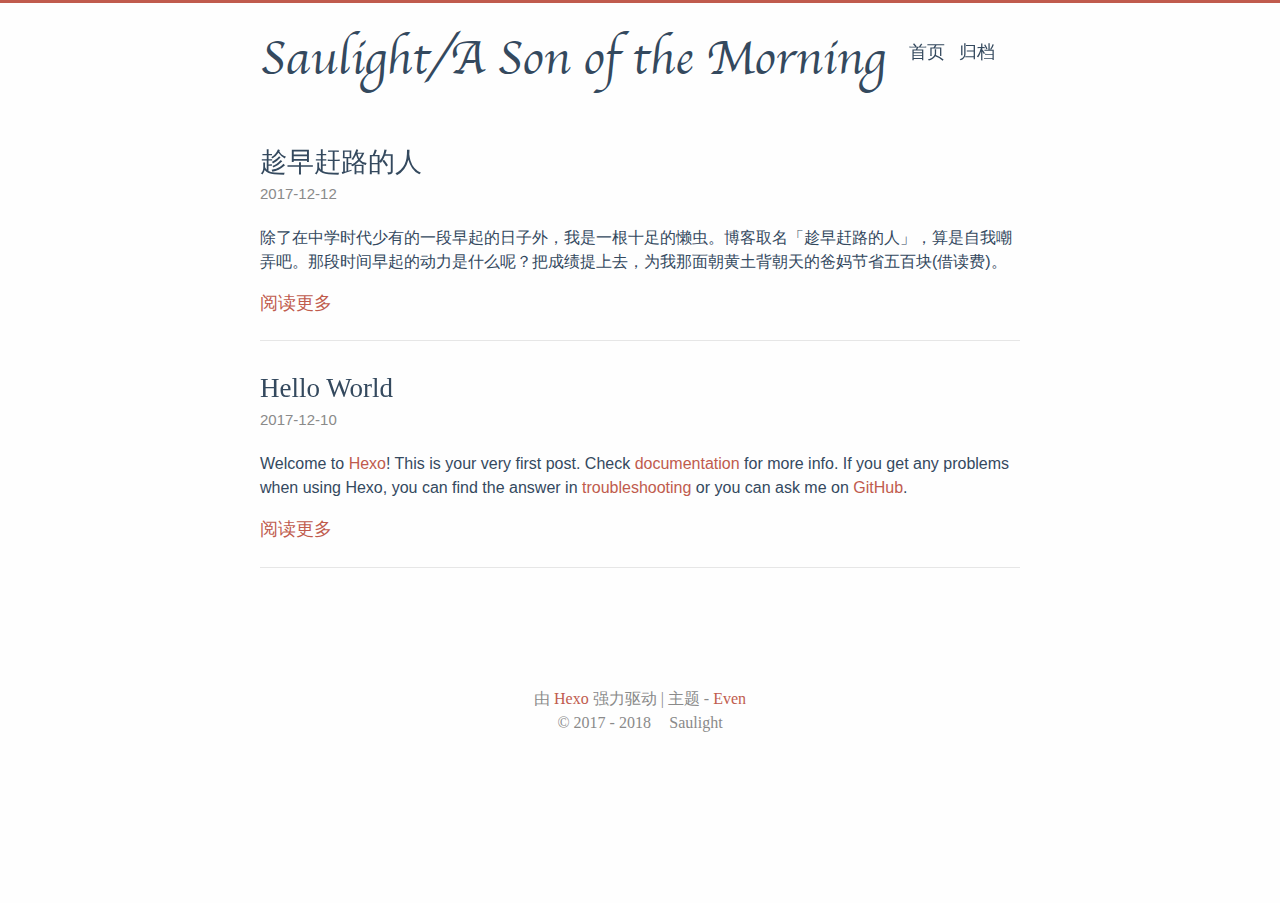
==== commit 5d6ff304: "Site updated: 2018-01-05 11:08:23" ====
--- a/index.html
+++ b/index.html
@@ -177,15 +177,14 @@
       
         
         
-
-        
-          <p>除了在中学时代少有的一段早起的日子外，我是一根十足的懒虫。博客取名「趁早赶路的人」，算是自我嘲弄吧。那段时间早起的动力是什么呢？把成绩提上去，为我那面朝黄土背朝天的爸妈节省五百块(借读费)。</p>
-<p>现在，这根懒虫已经在北京匆忙地蜗行了四个半年头。生活却依然不是想要的样子。就好比睡前一定会拿出手机定一个早起的闹钟，而清晨又会毫不犹豫地关掉接着睡。</p>
-<p>生活，需要改变。</p>
-<p>Saulight，从今天起，做一个清晨之子，趁早赶路吧！</p>
-<hr>
-<p><em>2017.12.12 Saulight @Beijing  写在年满28岁之前</em></p>
-
+          
+        
+
+        
+          <p>除了在中学时代少有的一段早起的日子外，我是一根十足的懒虫。博客取名「趁早赶路的人」，算是自我嘲弄吧。那段时间早起的动力是什么呢？把成绩提上去，为我那面朝黄土背朝天的爸妈节省五百块(借读费)。<br>
+          <div class="read-more">
+            <a href="/2017/12/12/趁早赶路的人/" class="read-more-link">阅读更多</a>
+          </div>
         
       
     </div>
@@ -222,18 +221,14 @@
       
         
         
-
-        
-          <p>Welcome to <a href="https://hexo.io/" target="_blank" rel="noopener">Hexo</a>! This is your very first post. Check <a href="https://hexo.io/docs/" target="_blank" rel="noopener">documentation</a> for more info. If you get any problems when using Hexo, you can find the answer in <a href="https://hexo.io/docs/troubleshooting.html" target="_blank" rel="noopener">troubleshooting</a> or you can ask me on <a href="https://github.com/hexojs/hexo/issues" target="_blank" rel="noopener">GitHub</a>.</p>
-<h2 id="Quick-Start"><a href="#Quick-Start" class="headerlink" title="Quick Start"></a>Quick Start</h2><h3 id="Create-a-new-post"><a href="#Create-a-new-post" class="headerlink" title="Create a new post"></a>Create a new post</h3><figure class="highlight bash"><table><tr><td class="gutter"><pre><span class="line">1</span><br></pre></td><td class="code"><pre><span class="line">$ hexo new <span class="string">"My New Post"</span></span><br></pre></td></tr></table></figure>
-<p>More info: <a href="https://hexo.io/docs/writing.html" target="_blank" rel="noopener">Writing</a></p>
-<h3 id="Run-server"><a href="#Run-server" class="headerlink" title="Run server"></a>Run server</h3><figure class="highlight bash"><table><tr><td class="gutter"><pre><span class="line">1</span><br></pre></td><td class="code"><pre><span class="line">$ hexo server</span><br></pre></td></tr></table></figure>
-<p>More info: <a href="https://hexo.io/docs/server.html" target="_blank" rel="noopener">Server</a></p>
-<h3 id="Generate-static-files"><a href="#Generate-static-files" class="headerlink" title="Generate static files"></a>Generate static files</h3><figure class="highlight bash"><table><tr><td class="gutter"><pre><span class="line">1</span><br></pre></td><td class="code"><pre><span class="line">$ hexo generate</span><br></pre></td></tr></table></figure>
-<p>More info: <a href="https://hexo.io/docs/generating.html" target="_blank" rel="noopener">Generating</a></p>
-<h3 id="Deploy-to-remote-sites"><a href="#Deploy-to-remote-sites" class="headerlink" title="Deploy to remote sites"></a>Deploy to remote sites</h3><figure class="highlight bash"><table><tr><td class="gutter"><pre><span class="line">1</span><br></pre></td><td class="code"><pre><span class="line">$ hexo deploy</span><br></pre></td></tr></table></figure>
-<p>More info: <a href="https://hexo.io/docs/deployment.html" target="_blank" rel="noopener">Deployment</a></p>
-
+          
+        
+
+        
+          <p>Welcome to <a href="https://hexo.io/" target="_blank" rel="noopener">Hexo</a>! This is your very first post. Check <a href="https://hexo.io/docs/" target="_blank" rel="noopener">documentation</a> for more info. If you get any problems when using Hexo, you can find the answer in <a href="https://hexo.io/docs/troubleshooting.html" target="_blank" rel="noopener">troubleshooting</a> or you can ask me on <a href="https://github.com/hexojs/hexo/issues" target="_blank" rel="noopener">GitHub</a>.<br>
+          <div class="read-more">
+            <a href="/2017/12/10/hello-world/" class="read-more-link">阅读更多</a>
+          </div>
         
       
     </div>
--- a/css/style.css
+++ b/css/style.css
@@ -922,11 +922,11 @@
       margin-top: 15px; }
       .post .post-reward .qr-code .qr-code-image {
         display: inline-block;
-        min-width: 200px;
-        width: 40%; }
+        min-width: 120px;
+        width: 30%; }
       .post .post-reward .qr-code .image {
-        width: 200px;
-        height: 200px; }
+        width: 120px;
+        height: 120px; }
   .post .post-footer {
     margin-top: 20px;
     border-top: 1px solid #e6e6e6;
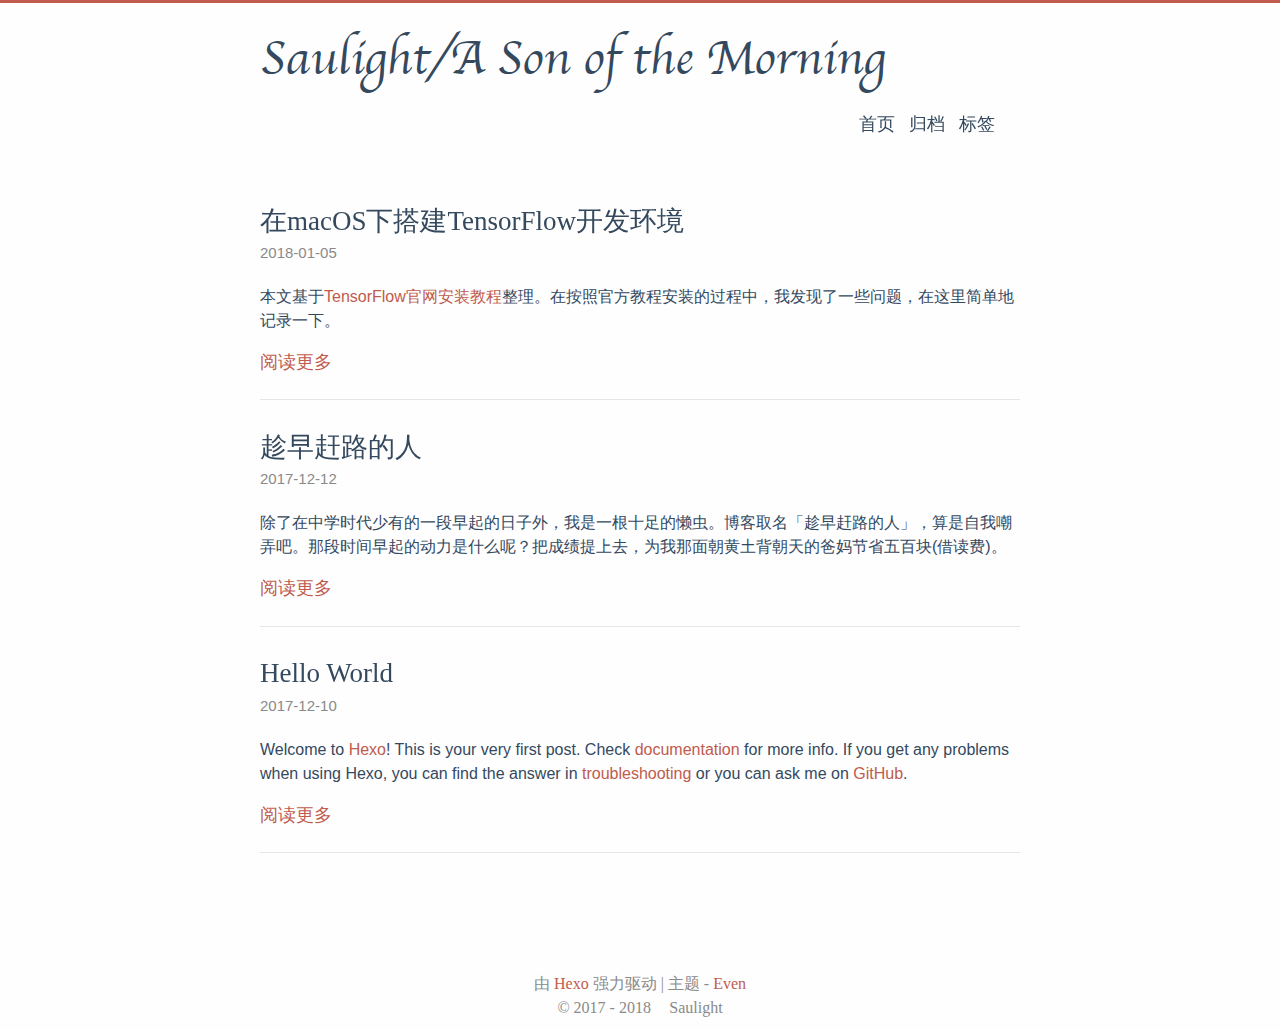
==== commit 38c3524d: "Site updated: 2018-01-05 11:53:18" ====
--- a/index.html
+++ b/index.html
@@ -110,6 +110,15 @@
         </li>
       </a>
     
+      <a href="/tags">
+        <li class="mobile-menu-item">
+          
+          
+            标签
+          
+        </li>
+      </a>
+    
   </ul>
 </nav>
 
@@ -140,6 +149,15 @@
           </a>
         </li>
       
+        <li class="menu-item">
+          <a class="menu-item-link" href="/tags">
+            
+            
+              标签
+            
+          </a>
+        </li>
+      
     </ul>
   
 </nav>
@@ -151,6 +169,50 @@
           <div id="content" class="content">
             
   <section id="posts" class="posts">
+    
+      
+  <article class="post">
+    <header class="post-header">
+      <h1 class="post-title">
+        
+          <a class="post-link" href="/2018/01/05/在macOS下搭建TensorFlow开发环境/">在macOS下搭建TensorFlow开发环境</a>
+        
+      </h1>
+
+      <div class="post-meta">
+        <span class="post-time">
+          2018-01-05
+        </span>
+        
+        
+      </div>
+    </header>
+
+    
+    
+
+    <div class="post-content">
+      
+        
+        
+          
+        
+
+        
+          <p>本文基于<a href="https://www.tensorflow.org/install/install_mac" target="_blank" rel="noopener">TensorFlow官网安装教程</a>整理。在按照官方教程安装的过程中，我发现了一些问题，在这里简单地记录一下。<br>
+          <div class="read-more">
+            <a href="/2018/01/05/在macOS下搭建TensorFlow开发环境/" class="read-more-link">阅读更多</a>
+          </div>
+        
+      
+    </div>
+
+    
+
+    
+
+  </article>
+
     
       
   <article class="post">
